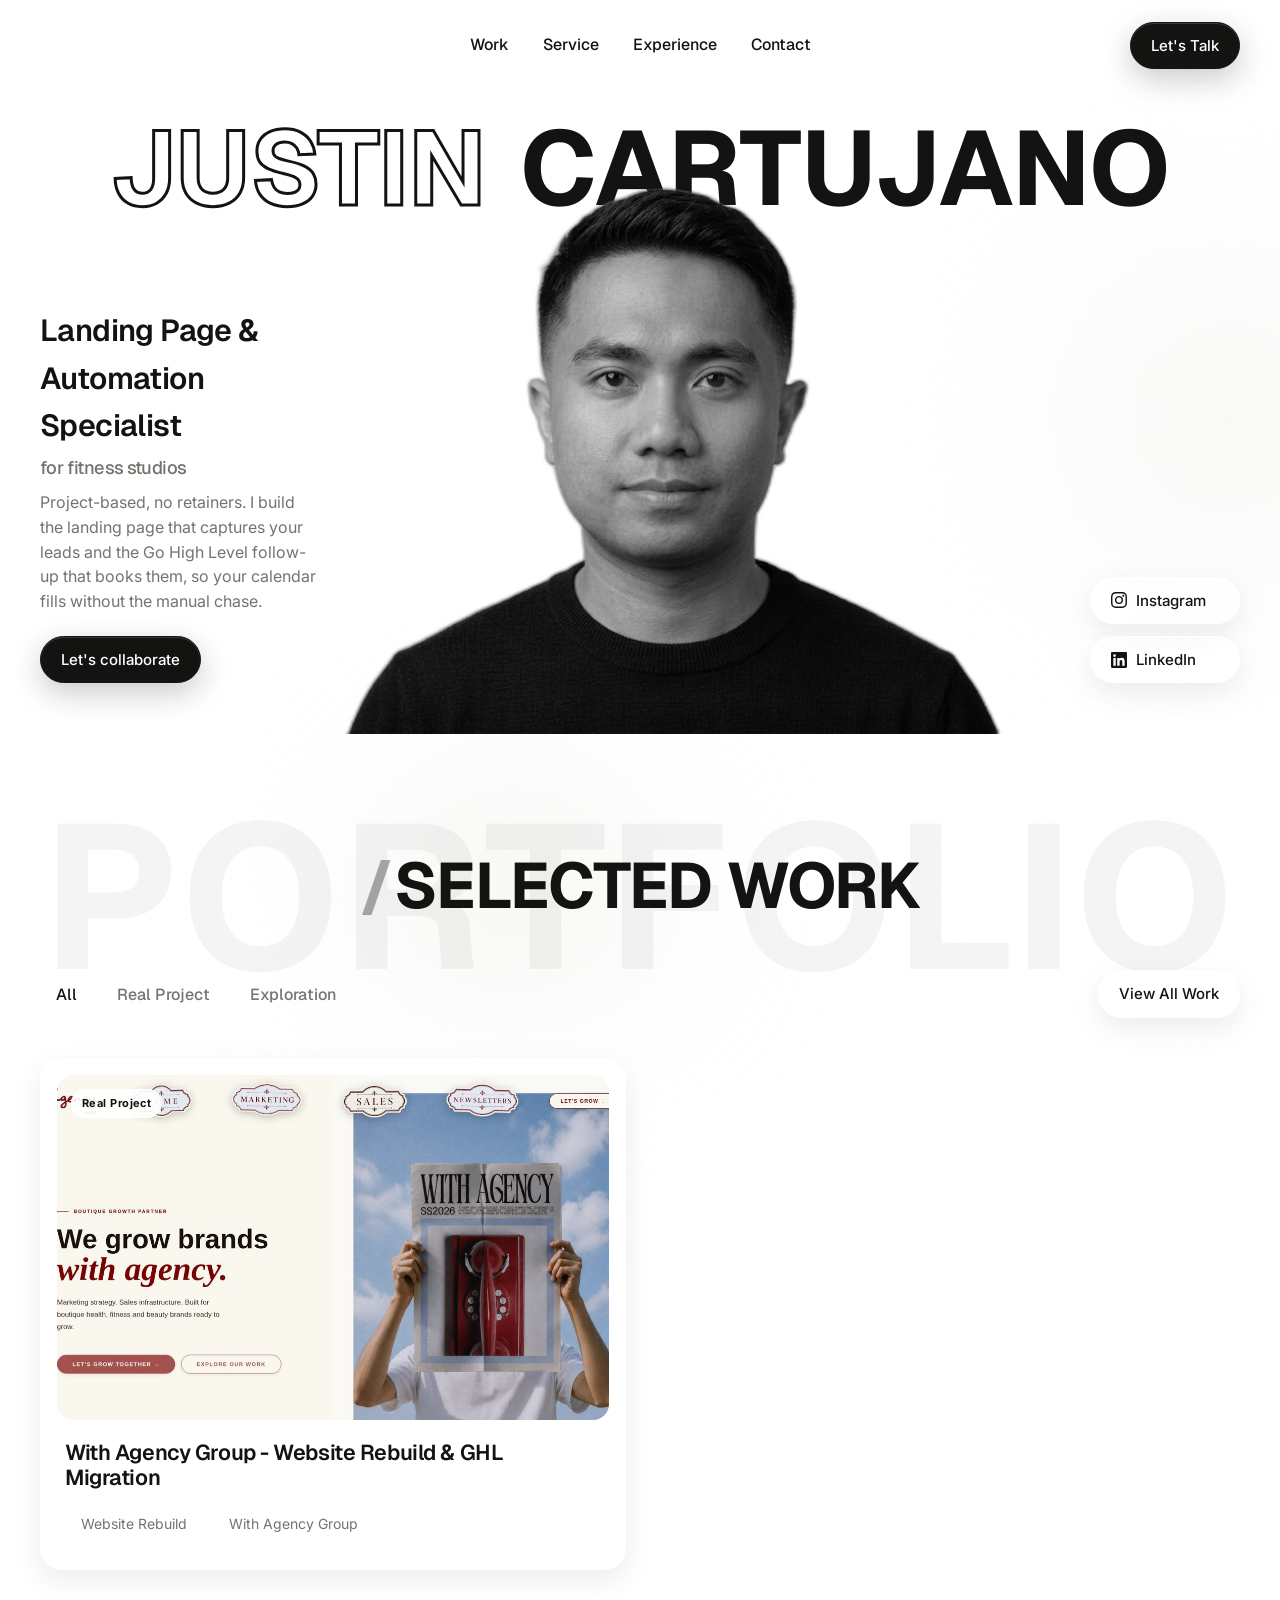
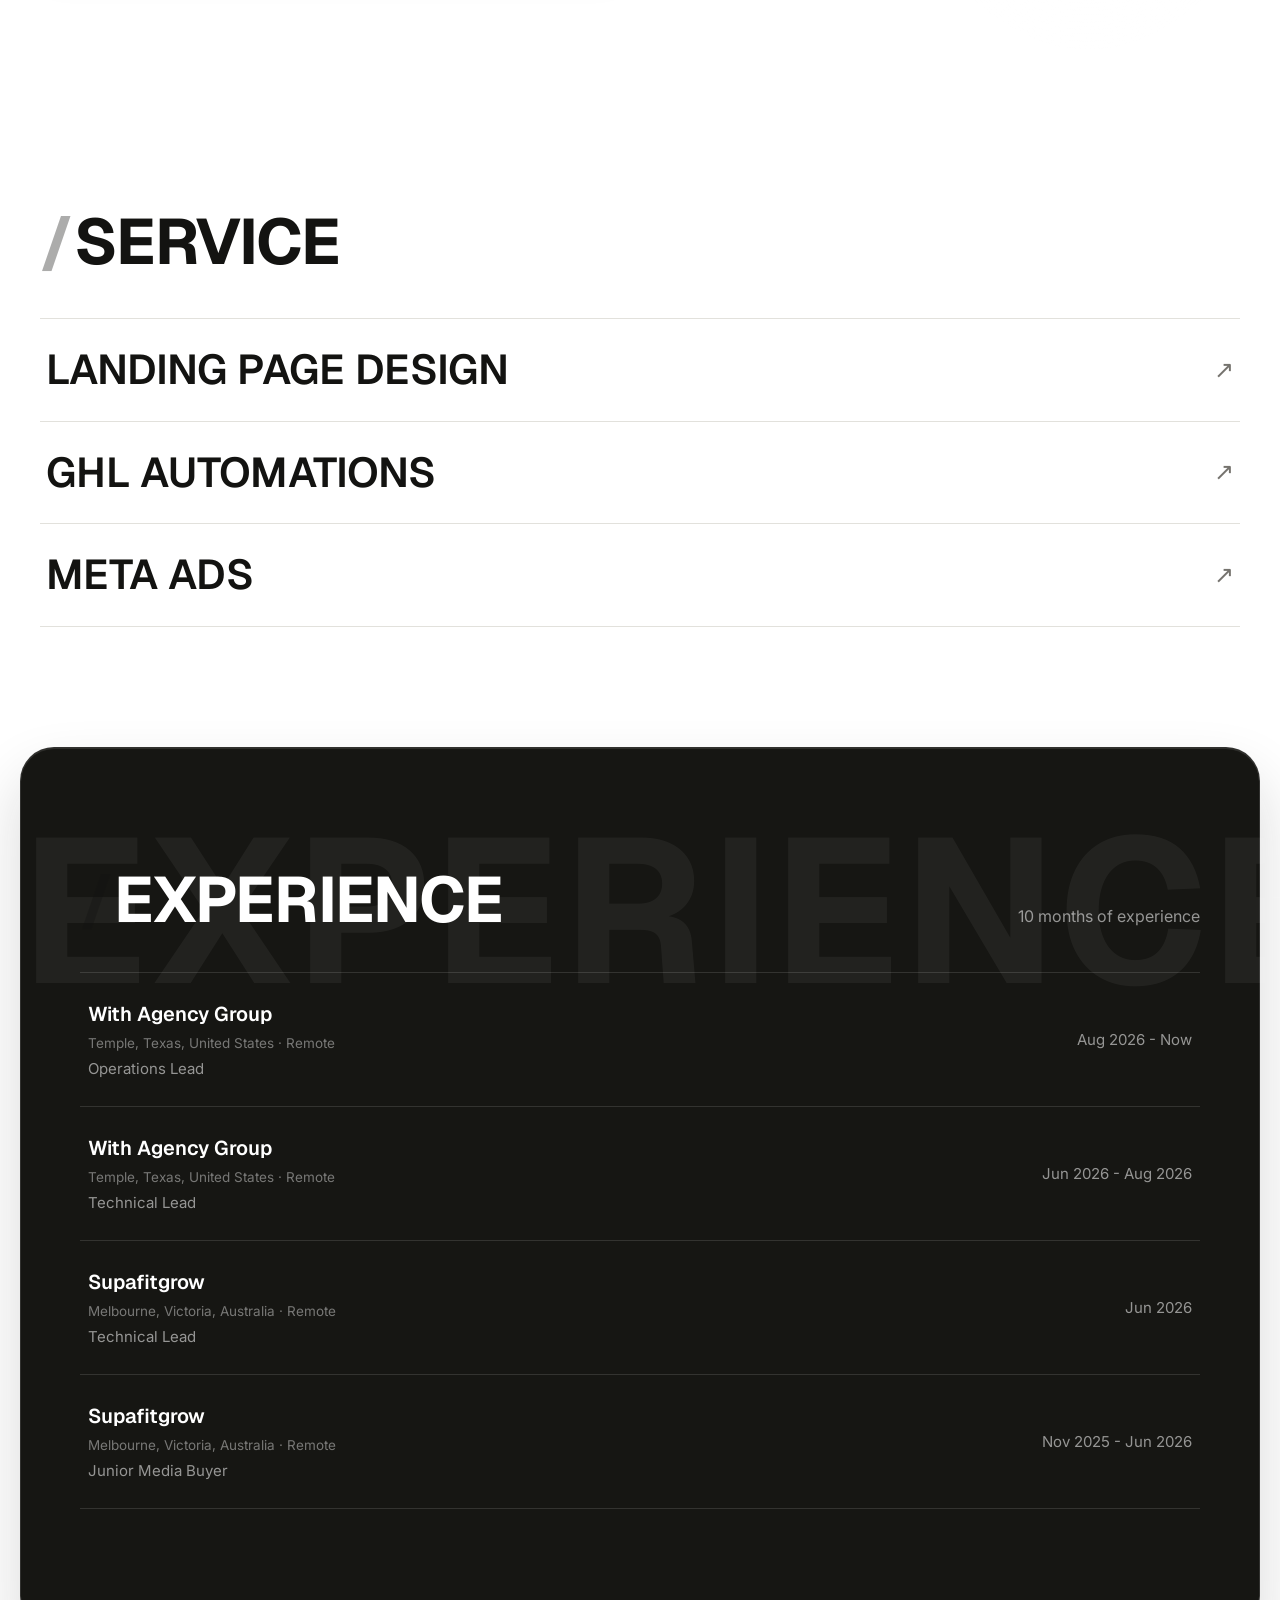
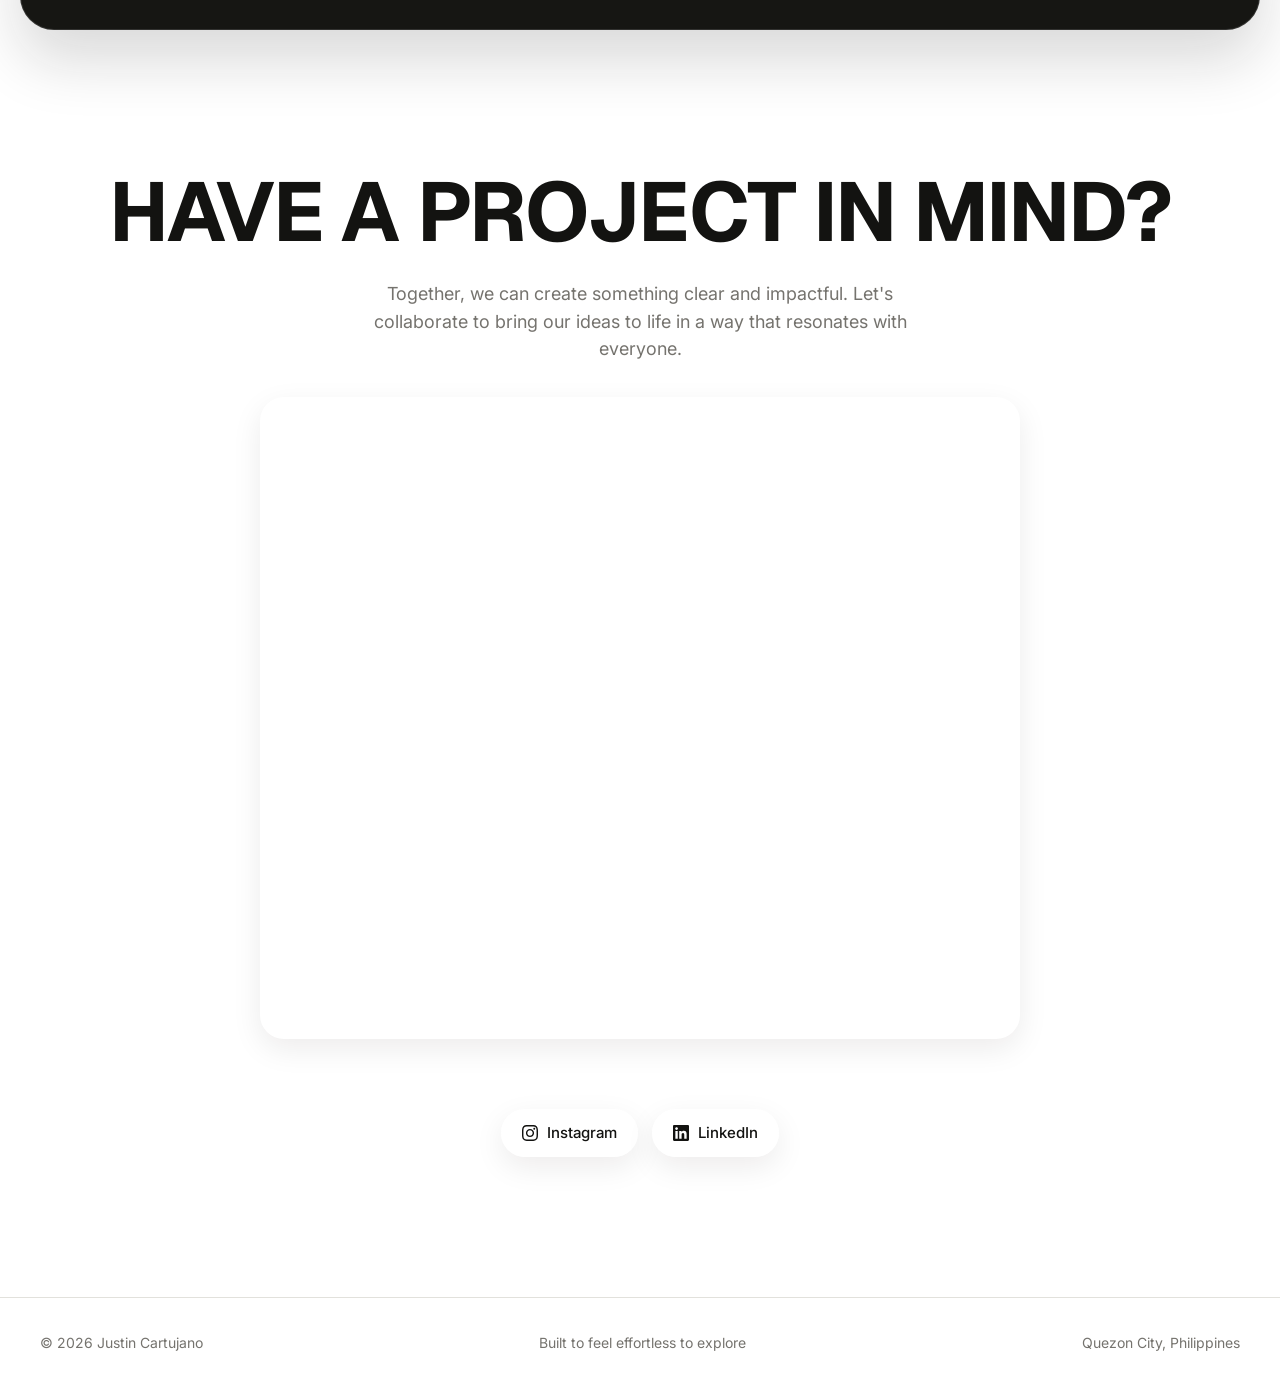
==== justin-portfolio-site/index.html @ a0142a79 "Add files via upload" ====
<!DOCTYPE html>
<html lang="en">
<head>
<meta charset="UTF-8">
<meta name="viewport" content="width=device-width, initial-scale=1.0">
<meta name="color-scheme" content="light dark">
<meta name="theme-color" content="#ffffff" media="(prefers-color-scheme: light)">
<meta name="theme-color" content="#121210" media="(prefers-color-scheme: dark)">
<!-- ✏️ TITLE: your name shows on the browser tab -->
<title>Justin Cartujano | Landing Page &amp; Automation Specialist</title>
<meta name="description" content="Landing Page & Automation Specialist for fitness studios. Project-based landing pages and Go High Level automations that turn traffic into booked sessions.">
<link rel="canonical" href="https://justincartujano.pages.dev/">
<meta name="author" content="Justin Cartujano">

<!-- Social share preview -->
<meta property="og:type" content="website">
<meta property="og:title" content="Justin Cartujano | Landing Page &amp; Automation Specialist">
<meta property="og:description" content="Landing Page & Automation Specialist for fitness studios. Project-based landing pages and Go High Level automations that turn traffic into booked sessions.">
<meta property="og:url" content="https://justincartujano.pages.dev/">
<meta name="twitter:card" content="summary_large_image">
<meta name="twitter:title" content="Justin Cartujano | Landing Page &amp; Automation Specialist">
<meta name="twitter:description" content="Landing Page & Automation Specialist for fitness studios. Project-based landing pages and Go High Level automations that turn traffic into booked sessions.">

<!-- Favicon: JC monogram -->
<link rel="icon" href="data:image/svg+xml,%3Csvg xmlns='http://www.w3.org/2000/svg' viewBox='0 0 64 64'%3E%3Crect width='64' height='64' rx='14' fill='%23131311'/%3E%3Ctext x='32' y='43' font-family='Helvetica,Arial,sans-serif' font-size='27' font-weight='bold' fill='%23fff' text-anchor='middle'%3EJC%3C/text%3E%3C/svg%3E">

<!-- Fonts: Geist (headings) + Inter (body), from Google Fonts -->
<link rel="preconnect" href="https://fonts.googleapis.com">
<link rel="preconnect" href="https://fonts.gstatic.com" crossorigin>
<link href="https://fonts.googleapis.com/css2?family=Inter:wght@400;500;600;700&display=swap" rel="stylesheet">
<link href="https://fonts.googleapis.com/css2?family=Geist:wght@400;500;600;700&display=swap" rel="stylesheet">

<style>
  :root{
    --bg:#FFFFFF;
    --ink:#131311;
    --muted:#75736E;
    --line:#E2E1DC;
    --card:#ECEBE7;
    --dark:#161613;
    --dark-line:#333330;
    --pill:#ffffff;
    --pill-border:#DCDBD6;
    --menu-bg:rgba(244,244,242,.92);
    --green:#2FBF4E;
    --r-pill:999px;
    --r-card:22px;
    --font-head:"Geist","Inter",system-ui,sans-serif;
    --font-body:"Inter",system-ui,sans-serif;
    --glass:rgba(255,255,255,.5);
    --glass-2:rgba(255,255,255,.32);
    --glass-border:rgba(255,255,255,.65);
    --glass-shadow:0 10px 30px rgba(20,19,17,.08);
    --glass-blur:blur(18px);
    --glass-dark:rgba(20,20,17,.55);
    --glass-dark-strong:rgba(18,18,15,.72);
    --glass-dark-border:rgba(255,255,255,.12);
  }
  /* liquid-glass background field */
  .bg-fx{position:fixed;inset:-12%;z-index:-1;pointer-events:none;overflow:hidden;filter:blur(70px)}
  .bg-fx::before,.bg-fx::after,.bg-fx i{content:"";position:absolute;border-radius:50%;opacity:.55}
  .bg-fx::before{width:48vw;height:48vw;left:-6vw;top:-6vw;background:radial-gradient(circle,#ffffff,transparent 68%);animation:drift1 26s ease-in-out infinite}
  .bg-fx::after{width:42vw;height:42vw;right:-5vw;top:20vw;background:radial-gradient(circle,#f2f1ee,transparent 68%);animation:drift2 31s ease-in-out infinite}
  .bg-fx i{width:36vw;height:36vw;left:34vw;bottom:-10vw;background:radial-gradient(circle,#ecebe7,transparent 66%);animation:drift3 35s ease-in-out infinite}
  @keyframes drift1{0%,100%{transform:translate(0,0) scale(1)}50%{transform:translate(6vw,4vw) scale(1.08)}}
  @keyframes drift2{0%,100%{transform:translate(0,0) scale(1)}50%{transform:translate(-5vw,-3vw) scale(1.1)}}
  @keyframes drift3{0%,100%{transform:translate(0,0) scale(1)}50%{transform:translate(3vw,-4vw) scale(1.06)}}
  /* cursor-following sheen on glass elements */
  .pill::after,.work-card::after{content:"";position:absolute;inset:0;border-radius:inherit;pointer-events:none;
    background:radial-gradient(130px circle at var(--gx,50%) var(--gy,50%),rgba(255,255,255,.55),transparent 62%);
    opacity:0;transition:opacity .35s ease;mix-blend-mode:soft-light}
  .pill:hover::after,.work-card:hover::after{opacity:1}
  *{margin:0;padding:0;box-sizing:border-box}
  html{scroll-behavior:smooth;scroll-padding-top:90px;color-scheme:light dark}
  body{
    background:var(--bg);
    color:var(--ink);
    font-family:var(--font-body);
    font-size:17px;line-height:1.55;
    -webkit-font-smoothing:antialiased;
    overflow-x:hidden;
    background-image:
      radial-gradient(60% 40% at 50% 0%, #ffffff 0%, rgba(255,255,255,0) 70%),
      radial-gradient(40% 30% at 85% 15%, #ffffff 0%, rgba(255,255,255,0) 70%);
  }
  body.lock{overflow:hidden}
  .wrap{max-width:1280px;margin:0 auto;padding:0 40px}
  a{color:inherit;text-decoration:none}
  ::selection{background:var(--ink);color:var(--bg)}
  h1,h2,h3{font-family:var(--font-head);font-weight:700;letter-spacing:-.02em}

  /* ---------- cursor: a normal arrow pointer, black and a bit bigger ---------- */
  :root{--cur:url("data:image/svg+xml,%3Csvg xmlns='http://www.w3.org/2000/svg' width='30' height='30' viewBox='0 0 24 24'%3E%3Cpath d='M4 3 L4 20 L8.4 15.8 L11 22 L13.4 21 L10.8 15 L16 15 Z' fill='%23111' stroke='%23fff' stroke-width='1.2' stroke-linejoin='round'/%3E%3C/svg%3E") 5 4, auto;}
  body{cursor:var(--cur)}
  a,button,.pill,.work-card,.filters button,.svc-face,.exp-row,[tabindex]{cursor:var(--cur)!important}

  /* ---------- pills / buttons ---------- */
  .pill{position:relative;overflow:hidden;display:inline-flex;align-items:center;gap:9px;padding:11px 20px;border-radius:var(--r-pill);
    border:1px solid var(--glass-border);background:var(--glass);backdrop-filter:var(--glass-blur);-webkit-backdrop-filter:var(--glass-blur);
    box-shadow:var(--glass-shadow),inset 0 1px 0 rgba(255,255,255,.7);font-size:15px;font-weight:500;cursor:pointer;
    transition:transform .3s cubic-bezier(.16,1,.3,1),background .25s,color .25s,border-color .25s,box-shadow .25s}
  .pill:hover{transform:translateY(-2px)}
  .pill.dark{background:var(--ink);color:var(--bg);border-color:var(--ink);
    box-shadow:0 10px 30px rgba(20,19,17,.22),inset 0 1px 0 rgba(255,255,255,.16)}
  .pill.dark:hover{background:#000}
  .pill svg{width:16px;height:16px;flex:none}
  .avail-dot{width:9px;height:9px;border-radius:50%;background:var(--green);box-shadow:0 0 0 0 rgba(47,191,78,.5);animation:pulse 2.4s infinite}
  @keyframes pulse{0%{box-shadow:0 0 0 0 rgba(47,191,78,.5)}70%{box-shadow:0 0 0 8px rgba(47,191,78,0)}100%{box-shadow:0 0 0 0 rgba(47,191,78,0)}}
  .arrow-tr{display:inline-block;transition:transform .3s cubic-bezier(.16,1,.3,1)}
  .pill:hover .arrow-tr{transform:translate(2px,-2px)}

  /* ---------- nav ---------- */
  nav{position:fixed;top:0;left:0;right:0;z-index:300;padding:22px 0;transition:padding .3s ease,background .3s ease}
  nav.shrink{padding:12px 0;background:var(--glass);backdrop-filter:var(--glass-blur);-webkit-backdrop-filter:var(--glass-blur);border-bottom:1px solid var(--glass-border);box-shadow:0 6px 24px rgba(20,19,17,.06)}
  .nav-in{display:grid;grid-template-columns:1fr auto 1fr;align-items:center;gap:20px}
  .nav-links{grid-column:2}
  .nav-right{grid-column:3;justify-self:end}
  .brand{display:inline-flex;align-items:center}
  .brand-mark{width:40px;height:40px;border-radius:11px;background:var(--ink);color:var(--bg);
    display:grid;place-items:center;font-family:var(--font-head);font-weight:700;font-size:16px;letter-spacing:.02em;box-shadow:inset 0 1px 0 rgba(255,255,255,.22),0 6px 18px rgba(20,19,17,.18)}
  .nav-links{display:flex;align-items:center;gap:34px}
  .nav-links a{font-family:var(--font-head);font-weight:500;font-size:16px;position:relative}
  .nav-links a sup{font-family:var(--font-body);font-size:11px;color:var(--muted);font-weight:500;margin-left:3px;top:-.6em}
  .nav-links a::after{content:"";position:absolute;left:0;bottom:-5px;width:0;height:1.5px;background:var(--ink);transition:width .3s ease}
  .nav-links a:hover::after{width:100%}
  .nav-right{display:flex;align-items:center;gap:12px}
  .nav-toggle{display:none;width:44px;height:40px;border:1px solid var(--glass-border);background:var(--glass);
    backdrop-filter:var(--glass-blur);-webkit-backdrop-filter:var(--glass-blur);border-radius:12px;cursor:pointer;position:relative}
  .nav-toggle span{position:absolute;left:11px;right:11px;height:2px;background:var(--ink);border-radius:2px;
    transition:transform .3s ease,top .3s ease,bottom .3s ease}
  .nav-toggle span:nth-child(1){top:14px}
  .nav-toggle span:nth-child(2){bottom:14px}
  nav.menu-open .nav-toggle span:nth-child(1){top:19px;transform:rotate(45deg)}
  nav.menu-open .nav-toggle span:nth-child(2){bottom:19px;transform:rotate(-45deg)}
  @media (max-width:960px){
    .nav-toggle{display:block}
    .nav-links{position:absolute;top:calc(100% + 1px);left:0;right:0;flex-direction:column;align-items:stretch;gap:0;
      background:var(--menu-bg);backdrop-filter:var(--glass-blur);-webkit-backdrop-filter:var(--glass-blur);
      border-top:1px solid var(--glass-border);border-bottom:1px solid var(--glass-border);
      padding:8px 0;box-shadow:0 24px 44px rgba(20,19,17,.12);
      opacity:0;visibility:hidden;transform:translateY(-10px);
      transition:opacity .3s ease,transform .35s cubic-bezier(.16,1,.3,1),visibility .3s}
    nav.menu-open .nav-links{opacity:1;visibility:visible;transform:none}
    .nav-links a{padding:15px 26px;font-size:18px}
    .nav-links a::after{display:none}
  }

  /* ---------- hero ---------- */
  header{padding-top:120px}
  .hero-name{text-align:center;line-height:.92;text-transform:uppercase;white-space:nowrap;
    font-size:clamp(1.9rem,8.2vw,7rem);letter-spacing:0;position:relative;z-index:1}
  @media (max-width:560px){.hero-name{white-space:normal;font-size:clamp(2.4rem,13vw,3.6rem)}}
  .hero-name .word{display:inline-block;overflow:hidden;padding:0 .04em}
  .hero-name .word > span{display:inline-block;transform:translateY(110%);animation:rise 1s cubic-bezier(.16,1,.3,1) forwards}
  .hero-name .word:nth-child(2) > span{animation-delay:.12s}
  .outline{-webkit-text-stroke:clamp(1.4px,.28vw,3px) var(--ink);color:transparent}
  .solid{color:var(--ink)}
  @keyframes rise{to{transform:translateY(0)}}

  /* photo: black & white, returns to full original color on hover */
  /* photo: transparent cutout, grayscale with a liquid color reveal that flows after the cursor */
  .portrait{position:relative;z-index:2;width:clamp(340px,52vw,700px);aspect-ratio:820/678;
    margin:0;justify-self:center;
    opacity:0;animation:fadeUp 1s .35s cubic-bezier(.16,1,.3,1) forwards}
  .p-layer{position:absolute;inset:0;background-image:var(--photo);background-size:cover;background-position:center;background-repeat:no-repeat}
  .p-bw{filter:grayscale(1) contrast(1.02)}
  .p-color{filter:saturate(1.25);
    -webkit-mask-image:radial-gradient(circle at 50% 50%,transparent,transparent);
    mask-image:radial-gradient(circle at 50% 50%,transparent,transparent);
    -webkit-mask-repeat:no-repeat;mask-repeat:no-repeat}
  .portrait.show-color .p-color{-webkit-mask-image:none;mask-image:none}
  .p-hint{position:absolute;left:0;right:0;bottom:14px;text-align:center;color:#7c7b76;font-size:13px;pointer-events:none}
  @keyframes fadeUp{from{opacity:0;transform:translateY(30px)}to{opacity:1;transform:translateY(0)}}

  .hero-row{display:grid;grid-template-columns:minmax(280px,1fr) auto minmax(170px,1fr);align-items:end;gap:20px;
    margin-top:clamp(-44px,-5.5vw,-22px);position:relative;z-index:2;padding-bottom:0}
  .hero-left{max-width:360px;justify-self:start;padding-bottom:clamp(20px,4vw,56px);opacity:0;animation:fadeUp .9s .6s ease forwards}
  .hero-left h2{font-size:clamp(1.4rem,2.4vw,1.9rem);font-weight:600;margin-bottom:8px}
  .hero-left .role-alt{display:block;font-size:.6em;font-weight:500;color:var(--muted);margin-top:5px}
  .hero-left .role-tag{font-size:14px;color:var(--muted);margin-bottom:18px}
  .hero-left p{color:var(--muted);font-size:16px;margin-bottom:22px}
  .hero-socials{display:flex;flex-direction:column;gap:12px;align-items:flex-end;justify-self:end;padding-bottom:clamp(20px,4vw,56px);opacity:0;animation:fadeUp .9s .7s ease forwards}
  .hero-socials .pill{min-width:150px}

  @media (max-width:860px){
    header{padding-top:100px}
    .hero-row{grid-template-columns:1fr;justify-items:stretch;margin-top:-10px;padding-bottom:20px;gap:22px}
    .portrait{order:-1;justify-self:center}
    .hero-left{max-width:none;justify-self:stretch;padding-bottom:0}
    .hero-socials{flex-direction:row;flex-wrap:wrap;align-items:flex-start;justify-self:start;padding-bottom:0}
    .hero-socials .pill{min-width:0}
  }

  /* ---------- section shell ---------- */
  section{padding:120px 0;position:relative}
  .watermark{position:absolute;left:0;right:0;text-align:center;top:60px;font-family:var(--font-head);
    font-weight:700;text-transform:uppercase;font-size:clamp(4rem,16vw,13rem);line-height:1;
    color:var(--ink);opacity:.045;letter-spacing:.02em;pointer-events:none;z-index:0;user-select:none}
  .sec-title{font-size:clamp(2rem,6vw,4rem);text-transform:uppercase;position:relative;z-index:1;line-height:1}
  .sec-title .slash{color:var(--ink);opacity:.35;margin-right:.04em}

  /* ---------- work ---------- */
  #work .sec-title{text-align:center;margin-bottom:52px}
  .work-controls{display:flex;justify-content:space-between;align-items:center;gap:20px;margin-bottom:40px;flex-wrap:wrap}
  .filters{display:flex;gap:8px}
  .filters button{font-family:var(--font-head);font-weight:500;font-size:16px;background:none;border:none;
    color:var(--muted);cursor:pointer;padding:8px 16px;border-radius:var(--r-pill);transition:.25s}
  .filters button.active{color:var(--ink);background:var(--glass);backdrop-filter:blur(10px);-webkit-backdrop-filter:blur(10px)}
  .filters button:hover{color:var(--ink)}
  .work-grid{display:grid;grid-template-columns:1fr 1fr;gap:28px}
  .work-card{position:relative;overflow:hidden;background:var(--glass);backdrop-filter:var(--glass-blur);-webkit-backdrop-filter:var(--glass-blur);
    border:1px solid var(--glass-border);box-shadow:var(--glass-shadow),inset 0 1px 0 rgba(255,255,255,.6);
    border-radius:var(--r-card);padding:16px;transition:transform .5s cubic-bezier(.16,1,.3,1),box-shadow .4s,opacity .4s;cursor:pointer}
  .work-card.hide{display:none}
  .work-thumb{position:relative;border-radius:16px;overflow:hidden;aspect-ratio:16/10;
    display:grid;place-items:center;color:#fff;font-family:var(--font-head);font-weight:700;font-size:1.5rem}
  .work-thumb img{position:absolute;inset:0;width:100%;height:100%;object-fit:cover}
  .work-thumb .badge{position:absolute;top:14px;left:14px;background:rgba(255,255,255,.92);color:#131311;
    font-family:var(--font-body);font-weight:700;font-size:11px;letter-spacing:.04em;padding:6px 11px;border-radius:var(--r-pill);z-index:2}
  .work-thumb .go{position:absolute;inset:0;margin:auto;width:58px;height:58px;border-radius:50%;
    background:rgba(255,255,255,.95);color:#131311;display:grid;place-items:center;z-index:2;
    opacity:0;transform:scale(.7);transition:.4s cubic-bezier(.16,1,.3,1)}
  .work-card:hover .work-thumb .go{opacity:1;transform:scale(1)}
  .work-card:hover{transform:translateY(-6px);box-shadow:0 20px 44px rgba(20,19,17,.14),inset 0 1px 0 rgba(255,255,255,.7)}
  .work-info{padding:20px 8px 10px}
  .work-info h3{font-size:1.35rem;font-weight:600;line-height:1.15;margin-bottom:16px}
  .tags{display:flex;gap:10px;flex-wrap:wrap}
  .tag{font-size:14px;color:var(--muted);border:1px solid var(--glass-border);background:var(--glass-2);
    backdrop-filter:blur(8px);-webkit-backdrop-filter:blur(8px);padding:7px 15px;border-radius:var(--r-pill)}
  @media (max-width:760px){.work-grid{grid-template-columns:1fr;gap:22px}}

  /* thumb gradients */
  .g0{background:linear-gradient(135deg,#e05a8a,#f0a5c0)}
  .g1{background:linear-gradient(135deg,#1f2430,#4b5163)}
  .g2{background:linear-gradient(135deg,#2b6cb0,#7fb2e5)}
  .g3{background:linear-gradient(135deg,#1f8a5b,#83d3ab)}
  .g4{background:linear-gradient(135deg,#7b3fb0,#c79bec)}
  .g5{background:linear-gradient(135deg,#c76a2b,#efc08a)}

  /* ---------- service (title cross-fades in place into the dark panel) ---------- */
  #service .sec-title{margin-bottom:44px}
  .svc{border-top:1px solid var(--line)}
  .svc-item{border-bottom:1px solid var(--line)}
  .svc-stack{display:grid;align-items:start}
  .svc-stack > .svc-face,.svc-stack > .svc-reveal{grid-area:1/1}
  .svc-face{width:100%;background:none;border:none;cursor:pointer;text-align:left;
    display:flex;align-items:center;justify-content:space-between;gap:20px;padding:30px 6px;
    transition:opacity .55s ease}
  .svc-item:hover .svc-face,.svc-item.open .svc-face,.svc-item:focus-within .svc-face{opacity:0;pointer-events:none}
  .svc-title{font-family:var(--font-head);font-weight:600;text-transform:uppercase;
    font-size:clamp(1.5rem,3.6vw,2.6rem);color:var(--ink);line-height:1}
  .svc-ico{flex:none;font-size:1.5rem;color:var(--muted)}
  .svc-reveal{display:grid;grid-template-rows:0fr;transition:grid-template-rows .6s cubic-bezier(.16,1,.3,1)}
  .svc-reveal-in{overflow:hidden;min-height:0}
  .svc-item:hover .svc-reveal,.svc-item.open .svc-reveal,.svc-item:focus-within .svc-reveal{grid-template-rows:1fr}
  .svc-panel{background:var(--dark);border:1px solid var(--glass-dark-border);border-radius:var(--r-card);color:#fff;
    padding:36px 40px;margin:0;display:flex;justify-content:space-between;gap:30px;align-items:center;
    box-shadow:inset 0 1px 0 rgba(255,255,255,.1);
    opacity:0;transition:opacity .65s ease .2s}
  .svc-item:hover .svc-panel,.svc-item.open .svc-panel,.svc-item:focus-within .svc-panel{opacity:1}
  .svc-panel .txt h3{color:#fff;text-transform:uppercase;font-size:clamp(1.4rem,3vw,2rem);margin-bottom:12px}
  .svc-panel p{color:rgba(255,255,255,.62);max-width:44ch;font-size:16px}
  .svc-sub{list-style:none;margin-top:18px;display:flex;flex-direction:column;gap:14px}
  .svc-sub li{color:rgba(255,255,255,.7);font-size:15px;max-width:46ch}
  .svc-sub li span{display:block;color:#fff;font-family:var(--font-head);font-weight:600;font-size:14px;margin-bottom:3px}
  .svc-mock{width:clamp(160px,22vw,240px);aspect-ratio:16/11;border-radius:14px;flex:none;
    background:linear-gradient(135deg,#3a3a44,#5c5c68);transform:rotate(-6deg);
    box-shadow:0 24px 50px rgba(0,0,0,.35);display:grid;place-items:center;color:rgba(255,255,255,.5);font-size:13px}
  @media (max-width:680px){.svc-panel{flex-direction:column;align-items:flex-start;padding:28px}.svc-mock{transform:rotate(-4deg);align-self:center}}

  /* ---------- experience (dark) ---------- */
  #experience{background:var(--dark);
    border:1px solid var(--glass-dark-border);box-shadow:inset 0 1px 0 rgba(255,255,255,.1),0 30px 60px rgba(20,19,17,.16);color:#fff;border-radius:34px;margin:0 20px}
  #experience .wrap{max-width:1200px}
  #experience .watermark{color:#fff;opacity:.05}
  #experience .sec-title{color:#fff}
  .exp-top{display:flex;justify-content:space-between;align-items:baseline;gap:20px;margin-bottom:40px;flex-wrap:wrap}
  .exp-top .years{color:rgba(255,255,255,.55);font-size:16px}
  .exp-row{display:grid;grid-template-columns:1fr auto;gap:20px;align-items:center;
    padding:26px 8px;border-bottom:1px solid var(--dark-line);transition:padding-left .4s cubic-bezier(.16,1,.3,1)}
  .exp-row:first-child{border-top:1px solid var(--dark-line)}
  .exp-row .co{font-family:var(--font-head);font-weight:600;font-size:1.25rem;color:#fff}
  .exp-row .role{color:rgba(255,255,255,.55);font-size:15px;margin-top:3px}
  .exp-row .loc{color:rgba(255,255,255,.42);font-size:13.5px;margin-top:3px}
  .exp-row .date{color:rgba(255,255,255,.55);font-size:15px;text-align:right}
  @media (hover:hover){.exp-row:hover{padding-left:22px}}
  @media (max-width:520px){.exp-row .date{font-size:13px}.exp-row .co{font-size:1.1rem}}

  /* ---------- contact ---------- */
  .contact{text-align:center;padding:140px 0}
  .contact .avail-wrap{margin-bottom:30px}
  .contact h2{font-size:clamp(2.4rem,7vw,5.2rem);text-transform:uppercase;line-height:1;margin-bottom:26px}
  .contact p.sub{color:var(--muted);max-width:52ch;margin:0 auto 34px;font-size:18px}
  .contact-socials{display:flex;gap:14px;justify-content:center;flex-wrap:wrap;margin-top:70px}
  .contact-socials .me{background:var(--ink);color:var(--bg);border-color:var(--ink);padding-left:6px;font-weight:600}
  .contact-socials .me .ava{width:30px;height:30px;border-radius:50%;background:#3a3a36;overflow:hidden;flex:none}
  .contact-socials .me .ava img{width:100%;height:100%;object-fit:cover;display:block}

  footer{padding:34px 0;border-top:1px solid var(--line)}
  .foot-in{display:flex;justify-content:space-between;flex-wrap:wrap;gap:14px;color:var(--muted);font-size:14px}
  /* booking embed */
  .booking-embed{max-width:760px;margin:12px auto 0;border-radius:24px;overflow:hidden;
    border:1px solid var(--glass-border);box-shadow:var(--glass-shadow),inset 0 1px 0 rgba(255,255,255,.6);background:var(--bg)}
  .booking-embed iframe{width:100%;height:640px;border:0;display:block}
  @media (max-width:560px){.booking-embed iframe{height:580px}}

  /* ---------- project detail view ---------- */
  #project-view{position:fixed;inset:0;z-index:500;background:var(--bg);overflow-y:auto;
    transform:translateY(30px);opacity:0;visibility:hidden;transition:opacity .45s ease,transform .5s cubic-bezier(.16,1,.3,1),visibility .45s}
  #project-view.open{transform:none;opacity:1;visibility:visible}
  .pv-top{display:flex;justify-content:space-between;align-items:center;gap:16px;padding-top:34px;margin-bottom:20px}
  .pv-hero{display:grid;grid-template-columns:1.5fr 1fr;gap:40px;padding:40px 0 60px}
  .pv-lead .tags{margin-bottom:24px}
  .pv-title{font-size:clamp(2.4rem,6vw,4.2rem);line-height:1;display:flex;align-items:baseline;gap:14px;flex-wrap:wrap;margin-bottom:22px}
  .pv-title .pv-cat{font-size:.4em;font-weight:500;color:var(--muted)}
  .pv-desc{color:var(--muted);font-size:18px;max-width:46ch;margin-bottom:30px}
  .pv-actions{display:flex;gap:12px;flex-wrap:wrap}
  .pv-meta{display:flex;flex-direction:column;gap:28px;text-align:right;padding-top:6px}
  .pv-meta-row{display:flex;flex-direction:column;gap:8px}
  .pv-meta-label{color:var(--muted);font-size:14px}
  .pv-meta-row span:last-child{font-family:var(--font-head);font-weight:600;font-size:1.3rem}
  .pv-tools{display:flex;gap:10px;justify-content:flex-end}
  .pv-tool{min-width:48px;height:44px;padding:0 14px;border-radius:12px;background:var(--pill);border:1px solid var(--pill-border);
    display:grid;place-items:center;font-weight:700;font-size:15px;font-family:var(--font-head)}
  .pv-gallery{display:flex;flex-direction:column;gap:24px}
  .pv-shot{border-radius:var(--r-card);aspect-ratio:16/9;overflow:hidden;display:grid;place-items:center;
    color:rgba(255,255,255,.65);font-size:14px;font-family:var(--font-head)}
  .pv-shot img{width:100%;height:100%;object-fit:cover}
  .pv-callout{border:1px solid var(--glass-border);border-radius:var(--r-card);padding:34px 40px;
    background:var(--glass);backdrop-filter:var(--glass-blur);-webkit-backdrop-filter:var(--glass-blur);box-shadow:var(--glass-shadow),inset 0 1px 0 rgba(255,255,255,.6)}
  .pv-callout p{font-size:clamp(1.1rem,2vw,1.4rem);line-height:1.5;max-width:70ch}
  .pv-more{padding:90px 0 120px}
  .pv-more .sec-title{margin-bottom:40px}
  @media (max-width:820px){
    .pv-hero{grid-template-columns:1fr;gap:28px}
    .pv-meta{text-align:left}
    .pv-tools{justify-content:flex-start}
  }

  /* reveal */
  .reveal{opacity:0;transform:translateY(28px);transition:opacity .8s cubic-bezier(.16,1,.3,1),transform .8s cubic-bezier(.16,1,.3,1)}
  .reveal.in{opacity:1;transform:none}
  :focus-visible{outline:2px solid var(--ink);outline-offset:3px;border-radius:4px}

  @media (max-width:640px){
    .wrap{padding:0 20px}
    section{padding:78px 0}
    header{padding-top:96px}
    #experience{margin:0 12px}
    .contact{padding:92px 0}
    .booking-embed{margin-top:6px}
  }
  @media (prefers-color-scheme: dark){
    :root{
      --bg:#121210;
      --ink:#F3F2EE;
      --muted:#9c9990;
      --line:#2b2b26;
      --card:#1b1b17;
      --pill:#1b1b17;
      --pill-border:#35352f;
      --menu-bg:rgba(20,20,17,.94);
      --glass:rgba(255,255,255,.06);
      --glass-2:rgba(255,255,255,.04);
      --glass-border:rgba(255,255,255,.13);
      --glass-shadow:0 10px 30px rgba(0,0,0,.45);
      --dark:#1d1d19;
      --glass-dark:rgba(255,255,255,.05);
      --glass-dark-strong:#1d1d19;
      --glass-dark-border:rgba(255,255,255,.1);
    }
    body{background-image:
      radial-gradient(60% 40% at 50% 0%, rgba(255,255,255,.035) 0%, rgba(255,255,255,0) 70%),
      radial-gradient(40% 30% at 85% 15%, rgba(255,255,255,.02) 0%, rgba(255,255,255,0) 70%)}
    .bg-fx{opacity:.3;filter:blur(80px)}
    .bg-fx::before{background:radial-gradient(circle,#2c2c27,transparent 68%)}
    .bg-fx::after{background:radial-gradient(circle,#26261f,transparent 68%)}
    .bg-fx i{background:radial-gradient(circle,#282823,transparent 66%)}
    .pill.dark:hover{background:#fff}
  }
  @media (prefers-reduced-motion:reduce){
    *{animation:none!important;transition:none!important}
    .hero-name .word>span{transform:none}
    .portrait,.hero-left,.hero-socials{opacity:1}
    .reveal{opacity:1;transform:none}
    .svc-panel{opacity:1;transform:none}
    html{scroll-behavior:auto}
  }
</style>
</head>
<body>
<div class="bg-fx" aria-hidden="true"><i></i></div>

<!-- ============ NAV ============ -->
<nav id="nav">
  <div class="wrap nav-in">
    <div class="nav-links">
      <a href="#work">Work</a>
      <a href="#service">Service</a>
      <a href="#experience">Experience</a>
      <a href="#contact">Contact</a>
    </div>
    <div class="nav-right">
      <a href="#contact" class="pill dark">Let's Talk</a>
      <button class="nav-toggle" id="nav-toggle" aria-label="Menu" aria-expanded="false"><span></span><span></span></button>
    </div>
  </div>
</nav>

<!-- ============ HERO ============ -->
<header>
  <div class="wrap">
    <!-- ✏️ NAME: first word outlined, second word solid -->
    <h1 class="hero-name">
      <span class="word"><span class="outline">Justin</span></span>
      <span class="word"><span class="solid">Cartujano</span></span>
    </h1>


    <div class="hero-row">
      <div class="hero-left">
        <!-- ✏️ ROLE + TAGLINE + button -->
        <h2>Landing Page &amp; Automation Specialist<span class="role-alt">for fitness studios</span></h2>
        <p>Project-based, no retainers. I build the landing page that captures your leads and the Go High Level follow-up that books them, so your calendar fills without the manual chase.</p>
        <a href="#contact" class="pill dark">Let's collaborate</a>
      </div>
      <!-- ✏️ PHOTO: your cutout photo is embedded in --photo below (black & white, turns full color on hover).
           To swap it later, replace the data URL in --photo with url('your-photo.png'). -->
      <div class="portrait" data-reveal style="--photo:url('[data-uri]')">
        <div class="p-layer p-bw"></div>
        <div class="p-layer p-color"></div>
      </div>
      <!-- ✏️ SOCIAL LINKS: change href="#" to your real profiles -->
      <div class="hero-socials">
        <a href="https://www.instagram.com/justincartujano/" target="_blank" rel="noopener" class="pill" aria-label="Instagram"><svg viewBox="0 0 24 24" fill="currentColor" aria-hidden="true"><path d="M12 2.163c3.204 0 3.584.012 4.85.07 3.252.148 4.771 1.691 4.919 4.919.058 1.265.069 1.645.069 4.849 0 3.205-.012 3.584-.069 4.849-.149 3.225-1.664 4.771-4.919 4.919-1.266.058-1.644.07-4.85.07-3.204 0-3.584-.012-4.849-.07-3.26-.149-4.771-1.699-4.919-4.92-.058-1.265-.07-1.644-.07-4.849 0-3.204.013-3.583.07-4.849.149-3.227 1.664-4.771 4.919-4.919 1.266-.057 1.645-.069 4.849-.069zm0-2.163c-3.259 0-3.667.014-4.947.072-4.358.2-6.78 2.618-6.98 6.98-.059 1.281-.073 1.689-.073 4.948 0 3.259.014 3.668.072 4.948.2 4.358 2.618 6.78 6.98 6.98 1.281.058 1.689.072 4.948.072 3.259 0 3.668-.014 4.948-.072 4.354-.2 6.782-2.618 6.979-6.98.059-1.28.073-1.689.073-4.948 0-3.259-.014-3.667-.072-4.947-.196-4.354-2.617-6.78-6.979-6.98-1.281-.059-1.69-.073-4.949-.073zm0 5.838c-3.403 0-6.162 2.759-6.162 6.162s2.759 6.163 6.162 6.163 6.162-2.759 6.162-6.163c0-3.403-2.759-6.162-6.162-6.162zm0 10.162c-2.209 0-4-1.79-4-4 0-2.209 1.791-4 4-4s4 1.791 4 4c0 2.21-1.791 4-4 4zm6.406-11.845c-.796 0-1.441.645-1.441 1.44s.645 1.44 1.441 1.44c.795 0 1.439-.645 1.439-1.44s-.644-1.44-1.439-1.44z"/></svg>Instagram</a>
        <a href="https://www.linkedin.com/in/justincartujano/" target="_blank" rel="noopener" class="pill" aria-label="LinkedIn"><svg viewBox="0 0 24 24" fill="currentColor" aria-hidden="true"><path d="M20.447 20.452h-3.554v-5.569c0-1.328-.027-3.037-1.852-3.037-1.853 0-2.136 1.445-2.136 2.939v5.667H9.351V9h3.414v1.561h.046c.477-.9 1.637-1.85 3.37-1.85 3.601 0 4.267 2.37 4.267 5.455v6.286zM5.337 7.433c-1.144 0-2.063-.926-2.063-2.065 0-1.138.92-2.063 2.063-2.063 1.14 0 2.064.925 2.064 2.063 0 1.139-.925 2.065-2.064 2.065zm1.782 13.019H3.555V9h3.564v11.452zM22.225 0H1.771C.792 0 0 .774 0 1.729v20.542C0 23.227.792 24 1.771 24h20.451C23.2 24 24 23.227 24 22.271V1.729C24 .774 23.2 0 22.222 0h.003z"/></svg>LinkedIn</a>
      </div>
    </div>
  </div>
</header>

<!-- ============ SELECTED WORK ============ -->
<section id="work">
  <span class="watermark">Portfolio</span>
  <div class="wrap">
    <h2 class="sec-title"><span class="slash">/</span>Selected Work</h2>

    <div class="work-controls reveal">
      <div class="filters">
        <button class="active" data-filter="all">All</button>
        <button data-filter="real">Real Project</button>
        <button data-filter="exploration">Exploration</button>
      </div>
      <a href="#" class="pill">View All Work</a>
    </div>

    <!-- ✏️ PROJECTS: each card opens a detail page built from the PROJECTS data in the script below.
         data-id must match a key in that data. data-cat = "real" or "exploration" (controls the filter). -->
    <div class="work-grid" id="work-grid">
      <article class="work-card reveal" data-id="withagency" data-cat="real" tabindex="0">
        <div class="work-thumb"><img src="[data-uri]" alt="With Agency Group website rebuild"><span class="badge">Real Project</span><span class="go">↗</span></div>
        <div class="work-info">
          <h3>With Agency Group - Website Rebuild &amp; GHL Migration</h3>
          <div class="tags"><span class="tag">Website Rebuild</span><span class="tag">With Agency Group</span></div>
        </div>
      </article>



    </div>
  </div>
</section>

<!-- ============ SERVICE ============ -->
<section id="service">
  <div class="wrap">
    <h2 class="sec-title"><span class="slash">/</span>Service</h2>

    <!-- ✏️ SERVICES: hover a title and it cross-fades in place into its dark panel. -->
    <div class="svc" style="margin-top:44px">
      <div class="svc-item">
        <div class="svc-stack">
          <button class="svc-face"><span class="svc-title">Landing Page Design</span><span class="svc-ico">↗</span></button>
          <div class="svc-reveal"><div class="svc-reveal-in"><div class="svc-panel">
            <div class="txt"><h3>Landing Page Design</h3><p>My main service. A fast, mobile-first landing page built to turn your studio's traffic into trial sign-ups and booked sessions. Clear offer, one obvious next step, and copy that speaks to your members.</p></div>
          </div></div></div>
        </div>
      </div>
      <div class="svc-item">
        <div class="svc-stack">
          <button class="svc-face"><span class="svc-title">GHL Automations</span><span class="svc-ico">↗</span></button>
          <div class="svc-reveal"><div class="svc-reveal-in"><div class="svc-panel">
            <div class="txt"><h3>GHL Automations</h3>
              <p>Automated follow-up in Go High Level so no lead goes cold. Instant texts, email nurture, booking and reminders that turn sign-ups into showed-up sessions, on autopilot.</p>
              <ul class="svc-sub">
                <li><span>CRM</span>Go High Level</li>
                <li><span>Automations &amp; Workflow</span>Zapier, Make.com, N8N, Slack, Monday.com, ClickUp</li>
              </ul>
            </div>
          </div></div></div>
        </div>
      </div>
      <div class="svc-item">
        <div class="svc-stack">
          <button class="svc-face"><span class="svc-title">Meta Ads</span><span class="svc-ico">↗</span></button>
          <div class="svc-reveal"><div class="svc-reveal-in"><div class="svc-panel">
            <div class="txt"><h3>Meta Ads</h3><p>Optional add-on. When you want more traffic, I run Meta ad campaigns that send qualified local leads straight to your landing page. You focus on closing, I keep the pipeline full.</p></div>
          </div></div></div>
        </div>
      </div>
    </div>
  </div>
</section>

<!-- ============ EXPERIENCE ============ -->
<section id="experience">
  <span class="watermark">Experience</span>
  <div class="wrap">
    <div class="exp-top">
      <h2 class="sec-title"><span class="slash">/</span>Experience</h2>
      <span class="years">10 months of experience</span>
    </div>

    <!-- ✏️ EXPERIENCE: company / role / date -->
    <div class="exp-list reveal">
      <div class="exp-row">
        <div><div class="co">With Agency Group</div><div class="loc">Temple, Texas, United States · Remote</div><div class="role">Operations Lead</div></div>
        <div class="date">Aug 2026 - Now</div>
      </div>
      <div class="exp-row">
        <div><div class="co">With Agency Group</div><div class="loc">Temple, Texas, United States · Remote</div><div class="role">Technical Lead</div></div>
        <div class="date">Jun 2026 - Aug 2026</div>
      </div>
      <div class="exp-row">
        <div><div class="co">Supafitgrow</div><div class="loc">Melbourne, Victoria, Australia · Remote</div><div class="role">Technical Lead</div></div>
        <div class="date">Jun 2026</div>
      </div>
      <div class="exp-row">
        <div><div class="co">Supafitgrow</div><div class="loc">Melbourne, Victoria, Australia · Remote</div><div class="role">Junior Media Buyer</div></div>
        <div class="date">Nov 2025 - Jun 2026</div>
      </div>
    </div>
  </div>
</section>

<!-- ============ CONTACT ============ -->
<section class="contact" id="contact">
  <div class="wrap">
    <h2 class="reveal">Have a project in mind?</h2>
    <p class="sub reveal">Together, we can create something clear and impactful. Let's collaborate to bring our ideas to life in a way that resonates with everyone.</p>
    <!-- ✏️ set your email here -->
    <!-- ✏️ BOOKING: your Google Calendar appointment scheduling embed. Replace the src to change it. -->
    <div class="booking-embed reveal">
      <iframe src="https://calendar.google.com/calendar/appointments/schedules/AcZssZ3NuBPBuRBVcb89NZrjKhmo7HPhp4SCgOPAdvHXQwGTLdDoygIbHJ9RFL6U7z-1kI-qu3GWI2vW?gv=true" title="Book a call with Justin" loading="lazy"></iframe>
    </div>
    <div class="contact-socials reveal">
      <a href="https://www.instagram.com/justincartujano/" target="_blank" rel="noopener" class="pill" aria-label="Instagram"><svg viewBox="0 0 24 24" fill="currentColor" aria-hidden="true"><path d="M12 2.163c3.204 0 3.584.012 4.85.07 3.252.148 4.771 1.691 4.919 4.919.058 1.265.069 1.645.069 4.849 0 3.205-.012 3.584-.069 4.849-.149 3.225-1.664 4.771-4.919 4.919-1.266.058-1.644.07-4.85.07-3.204 0-3.584-.012-4.849-.07-3.26-.149-4.771-1.699-4.919-4.92-.058-1.265-.07-1.644-.07-4.849 0-3.204.013-3.583.07-4.849.149-3.227 1.664-4.771 4.919-4.919 1.266-.057 1.645-.069 4.849-.069zm0-2.163c-3.259 0-3.667.014-4.947.072-4.358.2-6.78 2.618-6.98 6.98-.059 1.281-.073 1.689-.073 4.948 0 3.259.014 3.668.072 4.948.2 4.358 2.618 6.78 6.98 6.98 1.281.058 1.689.072 4.948.072 3.259 0 3.668-.014 4.948-.072 4.354-.2 6.782-2.618 6.979-6.98.059-1.28.073-1.689.073-4.948 0-3.259-.014-3.667-.072-4.947-.196-4.354-2.617-6.78-6.979-6.98-1.281-.059-1.69-.073-4.949-.073zm0 5.838c-3.403 0-6.162 2.759-6.162 6.162s2.759 6.163 6.162 6.163 6.162-2.759 6.162-6.163c0-3.403-2.759-6.162-6.162-6.162zm0 10.162c-2.209 0-4-1.79-4-4 0-2.209 1.791-4 4-4s4 1.791 4 4c0 2.21-1.791 4-4 4zm6.406-11.845c-.796 0-1.441.645-1.441 1.44s.645 1.44 1.441 1.44c.795 0 1.439-.645 1.439-1.44s-.644-1.44-1.439-1.44z"/></svg>Instagram</a>
      <a href="https://www.linkedin.com/in/justincartujano/" target="_blank" rel="noopener" class="pill" aria-label="LinkedIn"><svg viewBox="0 0 24 24" fill="currentColor" aria-hidden="true"><path d="M20.447 20.452h-3.554v-5.569c0-1.328-.027-3.037-1.852-3.037-1.853 0-2.136 1.445-2.136 2.939v5.667H9.351V9h3.414v1.561h.046c.477-.9 1.637-1.85 3.37-1.85 3.601 0 4.267 2.37 4.267 5.455v6.286zM5.337 7.433c-1.144 0-2.063-.926-2.063-2.065 0-1.138.92-2.063 2.063-2.063 1.14 0 2.064.925 2.064 2.063 0 1.139-.925 2.065-2.064 2.065zm1.782 13.019H3.555V9h3.564v11.452zM22.225 0H1.771C.792 0 0 .774 0 1.729v20.542C0 23.227.792 24 1.771 24h20.451C23.2 24 24 23.227 24 22.271V1.729C24 .774 23.2 0 22.222 0h.003z"/></svg>LinkedIn</a>
    </div>
  </div>
</section>

<footer>
  <div class="wrap foot-in">
    <span>© 2026 Justin Cartujano</span>
    <span>Built to feel effortless to explore</span>
    <span>Quezon City, Philippines</span>
  </div>
</footer>

<!-- ============ PROJECT DETAIL (filled by JS) ============ -->
<div id="project-view" aria-hidden="true">
  <div class="wrap pv-top">
    <button class="pill" id="pv-back">← Back</button>
  </div>
  <div class="wrap">
    <div class="pv-hero">
      <div class="pv-lead">
        <div class="tags" id="pv-tags"></div>
        <h2 class="pv-title"><span id="pv-title"></span> <span class="pv-cat" id="pv-cat"></span></h2>
        <p class="pv-desc" id="pv-desc"></p>
        <div class="pv-actions">
          <a class="pill dark" id="pv-live" href="#" target="_blank" rel="noopener">Live Preview</a>
          <a class="pill" href="#contact" id="pv-contact">Contact Me</a>
        </div>
      </div>
      <div class="pv-meta">
        <div class="pv-meta-row"><span class="pv-meta-label">Service</span><span id="pv-service"></span></div>
        <div class="pv-meta-row"><span class="pv-meta-label">Timeline</span><span id="pv-timeline"></span></div>
        <div class="pv-meta-row"><span class="pv-meta-label">Tools</span><span class="pv-tools" id="pv-tools"></span></div>
      </div>
    </div>
    <div class="pv-gallery" id="pv-gallery"></div>
    <div class="pv-more">
      <h2 class="sec-title"><span class="slash">/</span>More Work</h2>
      <div class="work-grid" id="pv-more-grid"></div>
    </div>
  </div>
</div>

<script>
(function(){
  var reduce = matchMedia('(prefers-reduced-motion: reduce)').matches;
  var fine = matchMedia('(hover:hover) and (pointer:fine)').matches;

  /* ---------- PROJECTS DATA ----------
     ✏️ Edit these to describe each project. Add a new key + a matching card
     (data-id="yourkey") in Selected Work to add projects.
     gallery / thumb: use a gradient class ('g0'..'g5') OR an image path like
     {img:'shots/hero.png'} to show a real screenshot. */
  var PROJECTS = {
    withagency:{
      title:'With Agency Group', category:'Real Project', thumb:{img:'[data-uri]'},
      tags:['Website Rebuild','With Agency Group'],
      desc:'A full rebuild of the With Agency Group website as part of their migration from Netlify to Go High Level, keeping the brand\'s editorial look while moving it onto the platform their sales and automations run on.',
      service:'Website Rebuild, Platform Migration', timeline:'6 Hours', tools:['Claude','GHL','Netlify'],
      live:'https://justin-portfolio-1.pages.dev/',
      note:'Rebuilt in a single sitting using Claude to speed up the build, then structured for Go High Level so the site, the CRM, and the automations live in one place. The vintage editorial style, the Sales page, and the two newsletter landing pages, The Pilates Report and The Gym Content Report, were all carried over.',
      gallery:[{img:'[data-uri]'},{img:'[data-uri]'},{img:'[data-uri]'},{img:'[data-uri]'}]
    },
  };

  function shotHTML(item, label){
    if(typeof item === 'object' && item.img){
      return '<div class="pv-shot"><img src="'+item.img+'" alt="'+(label||'')+'"></div>';
    }
    return '<div class="pv-shot '+item+'">'+(label||'preview')+'</div>';
  }
  function thumbHTML(p){
    if(typeof p.thumb === 'object' && p.thumb.img){
      return '<img src="'+p.thumb.img+'" alt="'+p.title+'">';
    }
    return '<span>'+p.title+'</span>';
  }

  var view = document.getElementById('project-view');
  var lastScroll = 0;

  function openProject(id){
    var p = PROJECTS[id]; if(!p) return;
    document.getElementById('pv-title').textContent = p.title;
    document.getElementById('pv-cat').textContent = '/' + p.category;
    document.getElementById('pv-desc').textContent = p.desc;
    document.getElementById('pv-service').textContent = p.service;
    document.getElementById('pv-timeline').textContent = p.timeline;
    document.getElementById('pv-live').href = p.live || '#';
    document.getElementById('pv-tags').innerHTML = p.tags.map(function(t){return '<span class="tag">'+t+'</span>';}).join('');
    document.getElementById('pv-tools').innerHTML = (p.tools||[]).map(function(t){return '<span class="pv-tool">'+t+'</span>';}).join('');

    // gallery: first shot, then the note callout, then the rest
    var g = p.gallery || [];
    var html = '';
    if(g.length) html += shotHTML(g[0], p.title + ' — cover');
    if(p.note) html += '<div class="pv-callout"><p>'+p.note+'</p></div>';
    for(var i=1;i<g.length;i++){ html += shotHTML(g[i], p.title + ' — shot ' + i); }
    document.getElementById('pv-gallery').innerHTML = html;

    // more work: two other projects
    var others = Object.keys(PROJECTS).filter(function(k){return k!==id;}).slice(0,2);
    var moreWrap = document.querySelector('.pv-more');
    if(moreWrap) moreWrap.style.display = others.length ? '' : 'none';
    document.getElementById('pv-more-grid').innerHTML = others.map(function(k){
      var o = PROJECTS[k];
      return '<article class="work-card" data-id="'+k+'" tabindex="0">'
        + '<div class="work-thumb '+(typeof o.thumb==='string'?o.thumb:'')+'">'
        + (o.category==='Real Project'?'<span class="badge">Real Project</span>':'')
        + thumbHTML(o) + '<span class="go">↗</span></div>'
        + '<div class="work-info"><h3>'+o.title+'</h3><div class="tags">'
        + o.tags.map(function(t){return '<span class="tag">'+t+'</span>';}).join('') + '</div></div></article>';
    }).join('');

    if(!view.classList.contains('open')){ lastScroll = scrollY; }
    document.body.classList.add('lock');
    view.classList.add('open');
    view.setAttribute('aria-hidden','false');
    view.scrollTop = 0;
  }
  function closeProject(){
    view.classList.remove('open');
    view.setAttribute('aria-hidden','true');
    document.body.classList.remove('lock');
    window.scrollTo(0, lastScroll);
  }

  // open from any card (main grid + more-work grid, which is added later)
  document.addEventListener('click', function(e){
    var card = e.target.closest('.work-card[data-id]');
    if(card){ openProject(card.getAttribute('data-id')); }
  });
  document.addEventListener('keydown', function(e){
    if(e.key==='Enter'){ var c=document.activeElement.closest && document.activeElement.closest('.work-card[data-id]'); if(c){ e.preventDefault(); openProject(c.getAttribute('data-id')); } }
    if(e.key==='Escape' && view.classList.contains('open')){ closeProject(); }
  });
  document.getElementById('pv-back').addEventListener('click', closeProject);

  /* smooth-scroll for in-page anchor links (works even if native hash nav is blocked) */
  document.querySelectorAll('a[href^="#"]').forEach(function(a){
    var id = a.getAttribute('href');
    if(id.length < 2) return;
    a.addEventListener('click', function(e){
      var target = document.getElementById(id.slice(1));
      if(!target) return;
      e.preventDefault();
      if(view.classList.contains('open')) closeProject();
      var y = target.getBoundingClientRect().top + window.scrollY - 74;
      window.scrollTo({top: y, behavior: reduce ? 'auto' : 'smooth'});
    });
  });

  /* nav shrink */
  var nav = document.getElementById('nav');
  addEventListener('scroll', function(){ nav.classList.toggle('shrink', scrollY > 30); }, {passive:true});

  /* mobile menu toggle */
  var navToggle = document.getElementById('nav-toggle');
  if(navToggle){
    navToggle.addEventListener('click', function(){
      var open = nav.classList.toggle('menu-open');
      navToggle.setAttribute('aria-expanded', open ? 'true' : 'false');
    });
    document.querySelectorAll('.nav-links a').forEach(function(a){
      a.addEventListener('click', function(){ nav.classList.remove('menu-open'); navToggle.setAttribute('aria-expanded','false'); });
    });
  }

  /* reveal on scroll */
  if('IntersectionObserver' in window){
    var io = new IntersectionObserver(function(es){
      es.forEach(function(e){ if(e.isIntersecting){ e.target.classList.add('in'); io.unobserve(e.target);} });
    }, {threshold:.12});
    document.querySelectorAll('.reveal').forEach(function(el){ io.observe(el); });
  } else {
    document.querySelectorAll('.reveal').forEach(function(el){ el.classList.add('in'); });
  }

  /* work filter */
  var fBtns = document.querySelectorAll('.filters button');
  var cards = document.querySelectorAll('#work-grid .work-card');
  fBtns.forEach(function(btn){
    btn.addEventListener('click', function(){
      fBtns.forEach(function(b){ b.classList.remove('active'); });
      btn.classList.add('active');
      var f = btn.getAttribute('data-filter');
      cards.forEach(function(c){
        var show = (f === 'all') || (c.getAttribute('data-cat') === f);
        c.classList.toggle('hide', !show);
      });
    });
  });

  /* service: hover cross-fades the title into the dark panel (CSS); tap toggles on touch */
  if(!fine){
    document.querySelectorAll('.svc-item').forEach(function(item){
      item.addEventListener('click', function(){
        var open = item.classList.contains('open');
        document.querySelectorAll('.svc-item').forEach(function(i){ i.classList.remove('open'); });
        if(!open) item.classList.add('open');
      });
    });
  }

  /* photo: grayscale with a liquid color reveal that flows after the cursor */
  var portrait = document.querySelector('.portrait[data-reveal]');
  if(portrait){
    if(fine && !reduce){
      var pcolor = portrait.querySelector('.p-color');
      var hidden = 'radial-gradient(circle at 50% 50%,transparent,transparent)';
      var N = 6, pts = [], tx = 0, ty = 0, rad = 0, radT = 0, running = false;
      for(var i=0;i<N;i++) pts.push({x:0,y:0});
      function buildMask(){
        return pts.map(function(p,i){
          var e = rad * (1 - i*0.13); if(e < 1) e = 1;   // trailing blobs taper off
          var s = e * 0.4;                                // soft feathered edge
          return 'radial-gradient(circle at '+p.x.toFixed(1)+'px '+p.y.toFixed(1)+'px,#000 0,#000 '+s.toFixed(1)+'px,transparent '+e.toFixed(1)+'px)';
        }).join(',');
      }
      function loop(){
        rad += (radT - rad) * 0.14;
        pts[0].x += (tx - pts[0].x) * 0.32; pts[0].y += (ty - pts[0].y) * 0.32;
        for(var i=1;i<N;i++){ pts[i].x += (pts[i-1].x - pts[i].x) * 0.42; pts[i].y += (pts[i-1].y - pts[i].y) * 0.42; }
        if(rad > 0.6){
          var m = buildMask();
          pcolor.style.webkitMaskImage = m; pcolor.style.maskImage = m;
          requestAnimationFrame(loop);
        } else {
          pcolor.style.webkitMaskImage = hidden; pcolor.style.maskImage = hidden;
          running = false;
        }
      }
      portrait.addEventListener('mousemove', function(e){
        var r = portrait.getBoundingClientRect();
        tx = e.clientX - r.left; ty = e.clientY - r.top;
      });
      portrait.addEventListener('mouseenter', function(e){
        var r = portrait.getBoundingClientRect();
        tx = e.clientX - r.left; ty = e.clientY - r.top;
        if(!running){ for(var i=0;i<N;i++){ pts[i].x = tx; pts[i].y = ty; } }
        radT = 95;
        if(!running){ running = true; requestAnimationFrame(loop); }
      });
      portrait.addEventListener('mouseleave', function(){ radT = 0; });
    } else {
      portrait.classList.add('show-color');
    }
  }

  /* liquid-glass sheen follows the cursor */
  if(fine){
    document.addEventListener('pointermove', function(e){
      var el = e.target.closest('.pill,.work-card');
      if(!el) return;
      var r = el.getBoundingClientRect();
      el.style.setProperty('--gx', ((e.clientX-r.left)/r.width*100).toFixed(1)+'%');
      el.style.setProperty('--gy', ((e.clientY-r.top)/r.height*100).toFixed(1)+'%');
    }, {passive:true});
  }

  /* magnetic buttons */
  if(fine && !reduce){
    document.querySelectorAll('[data-magnetic]').forEach(function(btn){
      btn.addEventListener('mousemove', function(e){
        var r = btn.getBoundingClientRect();
        btn.style.transform = 'translate(' + (e.clientX-(r.left+r.width/2))*.2 + 'px,' + (e.clientY-(r.top+r.height/2))*.35 + 'px)';
      });
      btn.addEventListener('mouseleave', function(){ btn.style.transform=''; });
    });
  }

})();
</script>
</body>
</html>
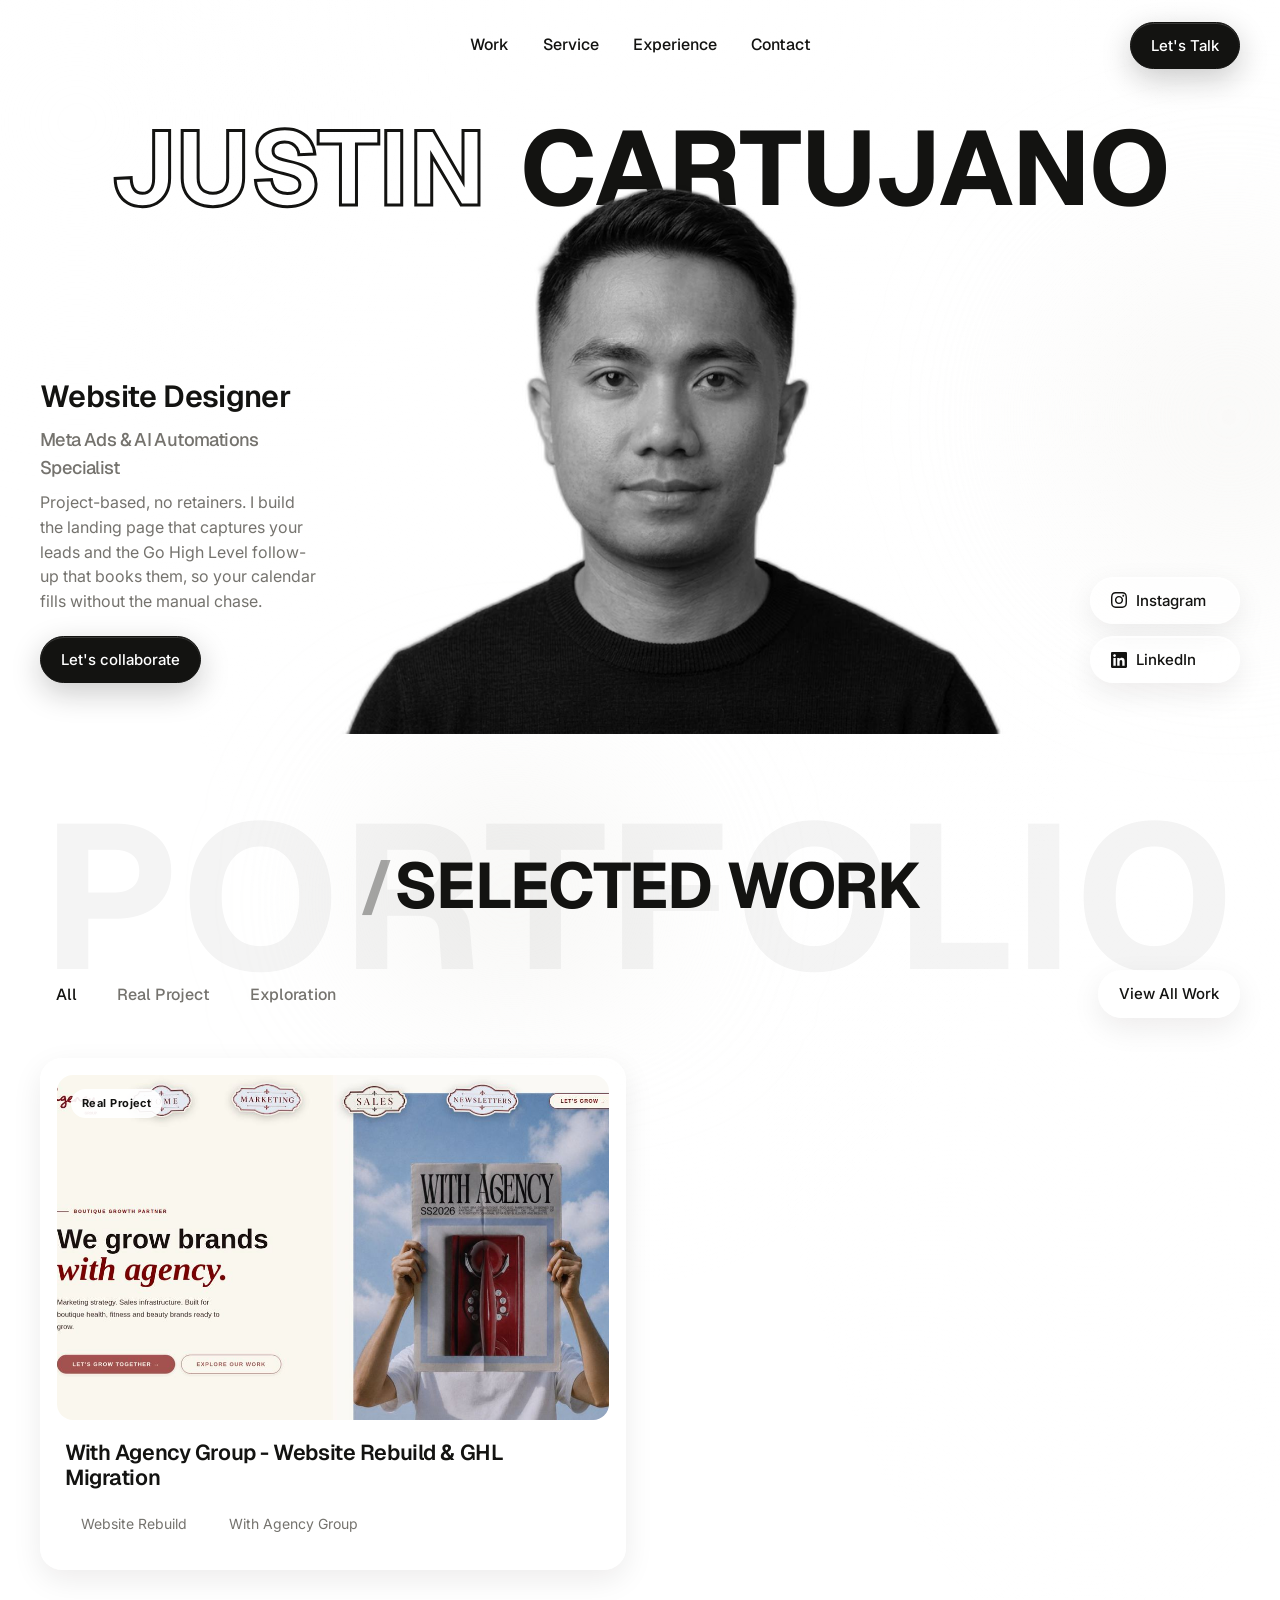
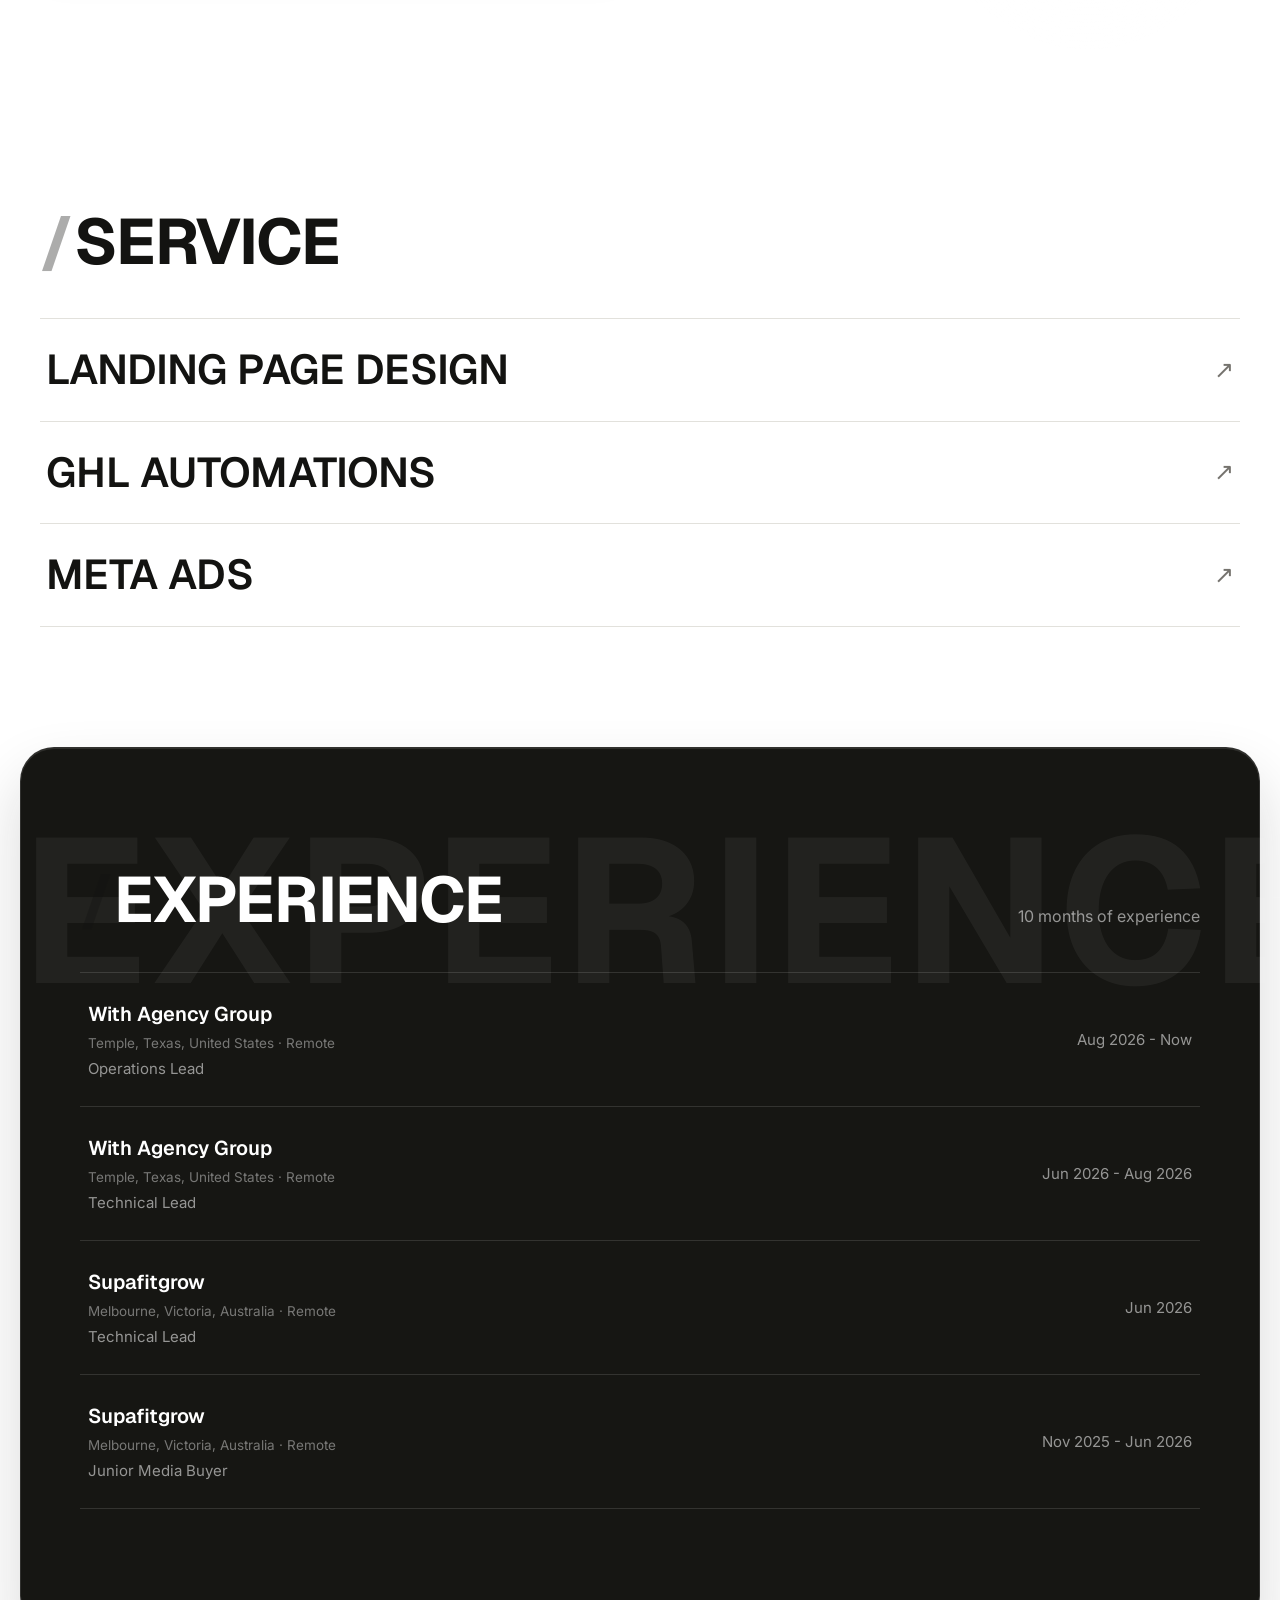
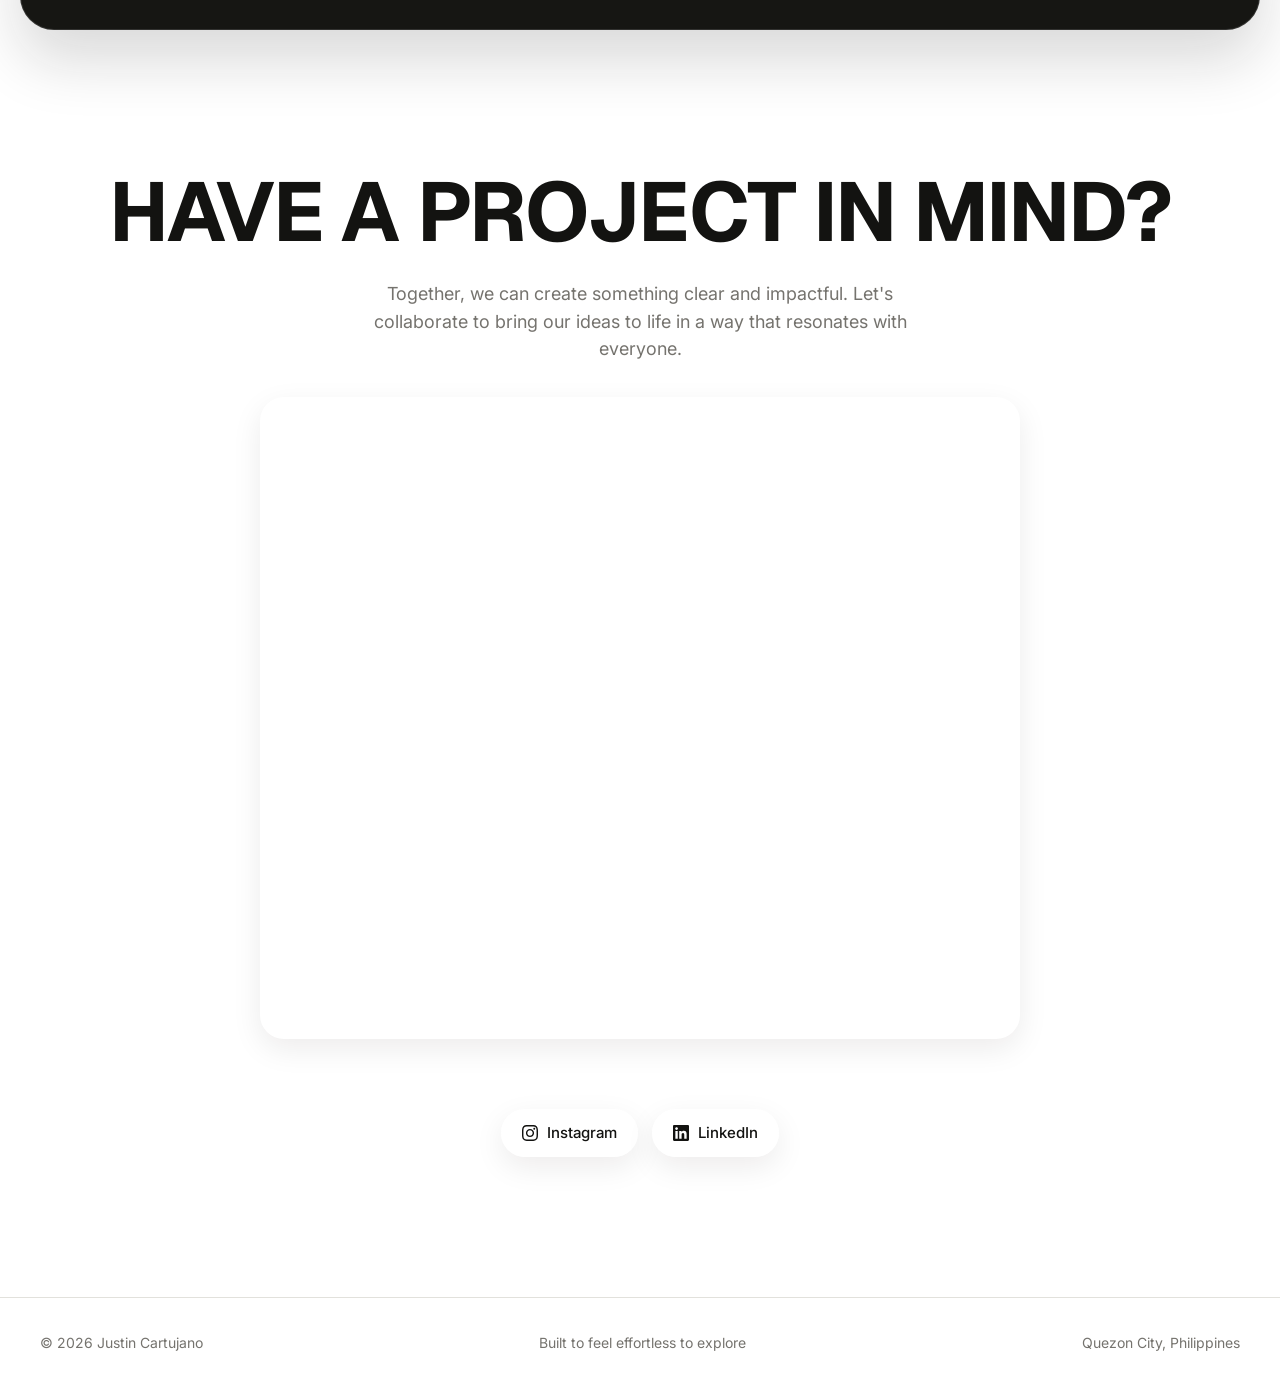
==== commit 5afdc93c: "Update index.html - Updated my title" ====
--- a/justin-portfolio-site/index.html
+++ b/justin-portfolio-site/index.html
@@ -7,18 +7,18 @@
 <meta name="theme-color" content="#ffffff" media="(prefers-color-scheme: light)">
 <meta name="theme-color" content="#121210" media="(prefers-color-scheme: dark)">
 <!-- ✏️ TITLE: your name shows on the browser tab -->
-<title>Justin Cartujano | Landing Page &amp; Automation Specialist</title>
+<title>Justin Cartujano | Website Designer, Meta Ads &amp; AI Automations Specialist</title>
 <meta name="description" content="Landing Page & Automation Specialist for fitness studios. Project-based landing pages and Go High Level automations that turn traffic into booked sessions.">
 <link rel="canonical" href="https://justincartujano.pages.dev/">
 <meta name="author" content="Justin Cartujano">
 
 <!-- Social share preview -->
 <meta property="og:type" content="website">
-<meta property="og:title" content="Justin Cartujano | Landing Page &amp; Automation Specialist">
+<meta property="og:title" content="Justin Cartujano | Website Designer, Meta Ads &amp; AI Automations Specialist">
 <meta property="og:description" content="Landing Page & Automation Specialist for fitness studios. Project-based landing pages and Go High Level automations that turn traffic into booked sessions.">
 <meta property="og:url" content="https://justincartujano.pages.dev/">
 <meta name="twitter:card" content="summary_large_image">
-<meta name="twitter:title" content="Justin Cartujano | Landing Page &amp; Automation Specialist">
+<meta name="twitter:title" content="Justin Cartujano | Website Designer, Meta Ads &amp; AI Automations Specialist">
 <meta name="twitter:description" content="Landing Page & Automation Specialist for fitness studios. Project-based landing pages and Go High Level automations that turn traffic into booked sessions.">
 
 <!-- Favicon: JC monogram -->
@@ -134,6 +134,9 @@
   nav.menu-open .nav-toggle span:nth-child(2){bottom:19px;transform:rotate(-45deg)}
   @media (max-width:960px){
     .nav-toggle{display:block}
+    .nav-in{grid-template-columns:1fr auto}
+    .nav-right{grid-column:2}
+    .nav-right .pill.dark{white-space:nowrap;padding:10px 16px;font-size:14px}
     .nav-links{position:absolute;top:calc(100% + 1px);left:0;right:0;flex-direction:column;align-items:stretch;gap:0;
       background:var(--menu-bg);backdrop-filter:var(--glass-blur);-webkit-backdrop-filter:var(--glass-blur);
       border-top:1px solid var(--glass-border);border-bottom:1px solid var(--glass-border);
@@ -420,7 +423,7 @@
     <div class="hero-row">
       <div class="hero-left">
         <!-- ✏️ ROLE + TAGLINE + button -->
-        <h2>Landing Page &amp; Automation Specialist<span class="role-alt">for fitness studios</span></h2>
+        <h2>Website Designer<span class="role-alt">Meta Ads &amp; AI Automations Specialist</span></h2>
         <p>Project-based, no retainers. I build the landing page that captures your leads and the Go High Level follow-up that books them, so your calendar fills without the manual chase.</p>
         <a href="#contact" class="pill dark">Let's collaborate</a>
       </div>
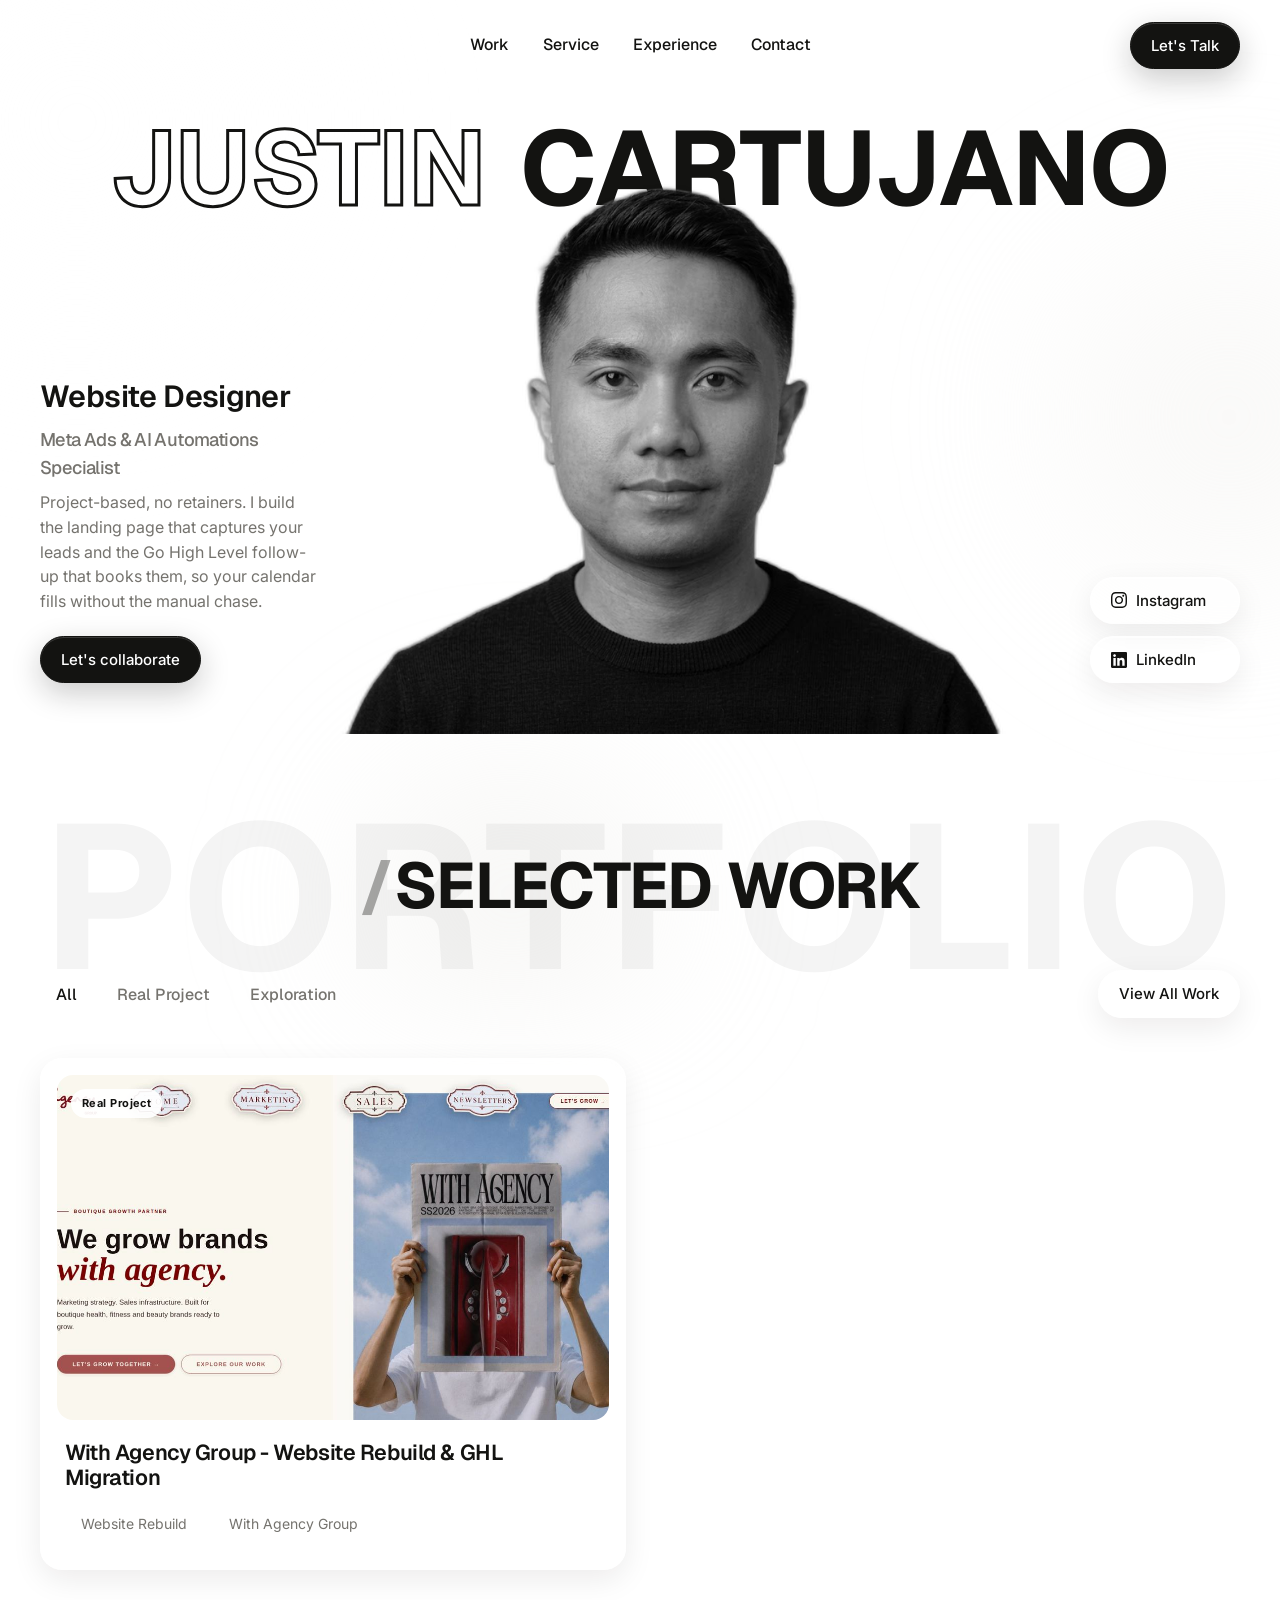
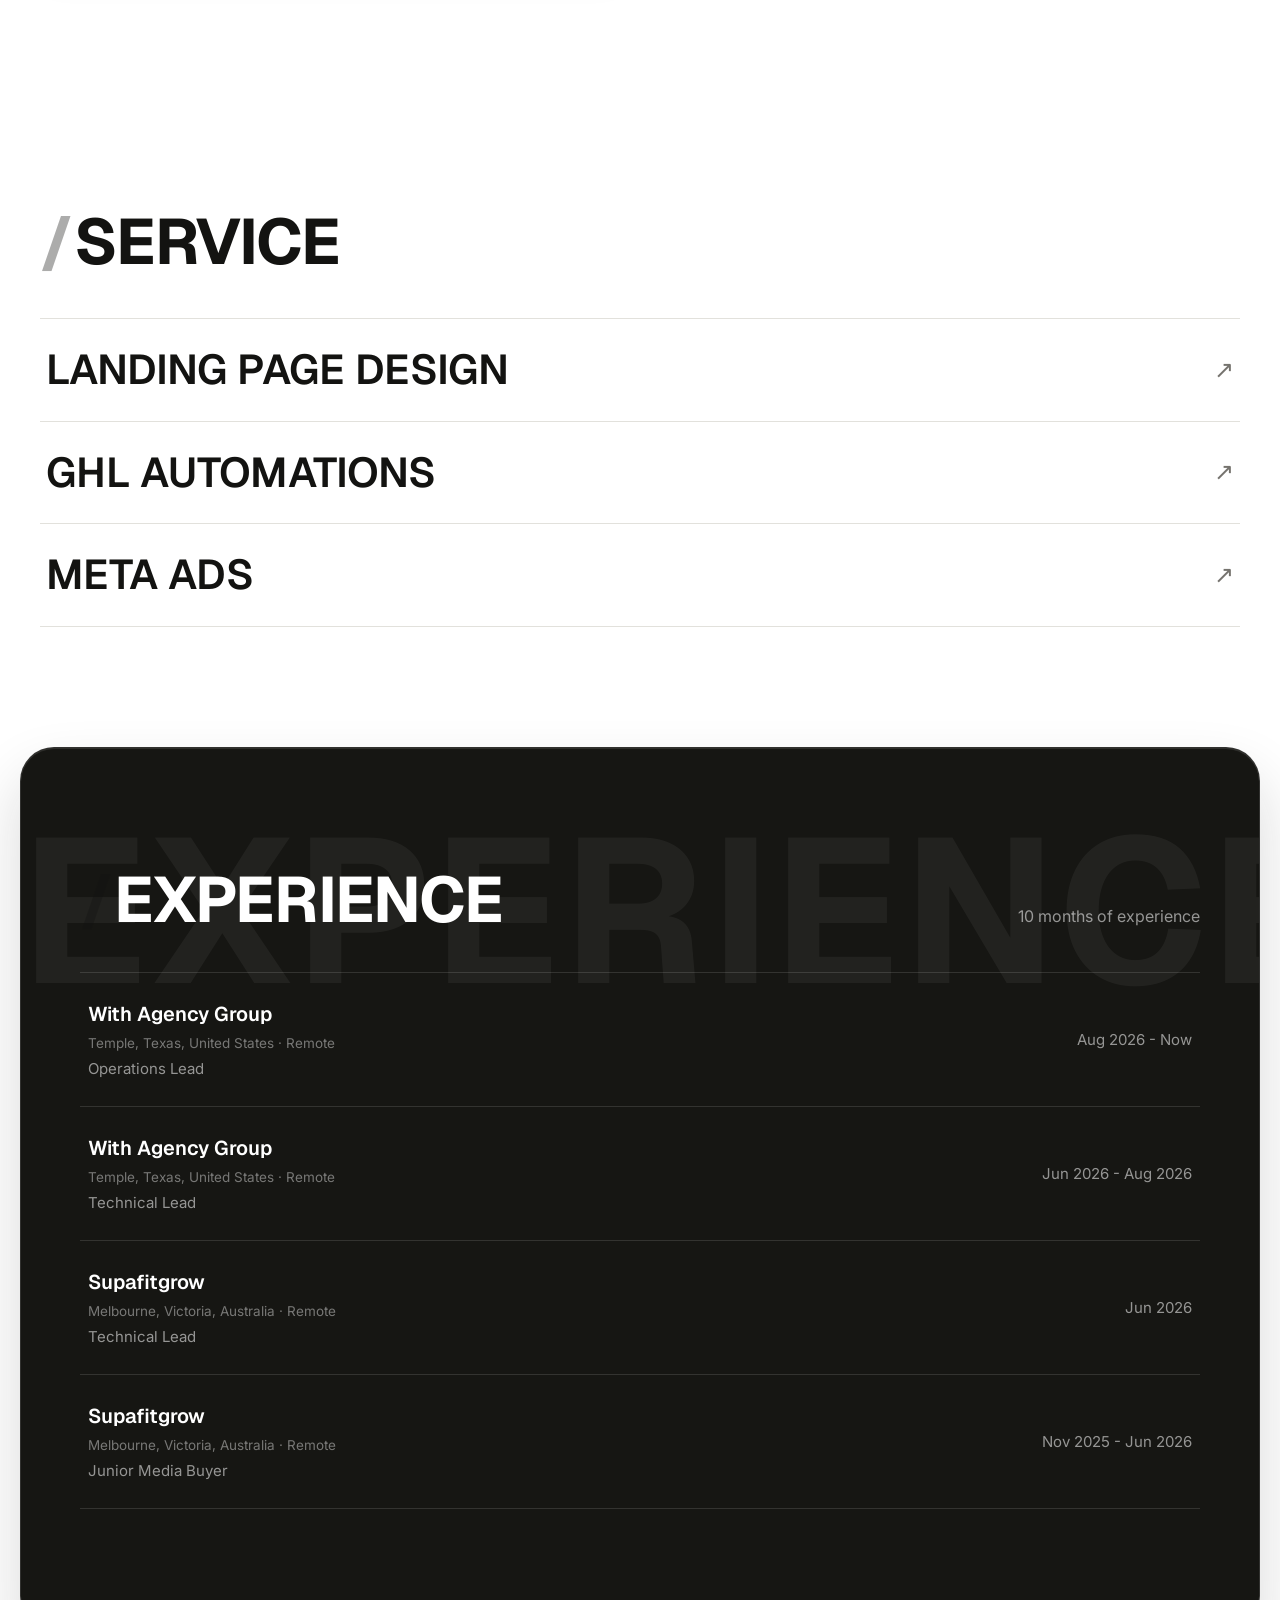
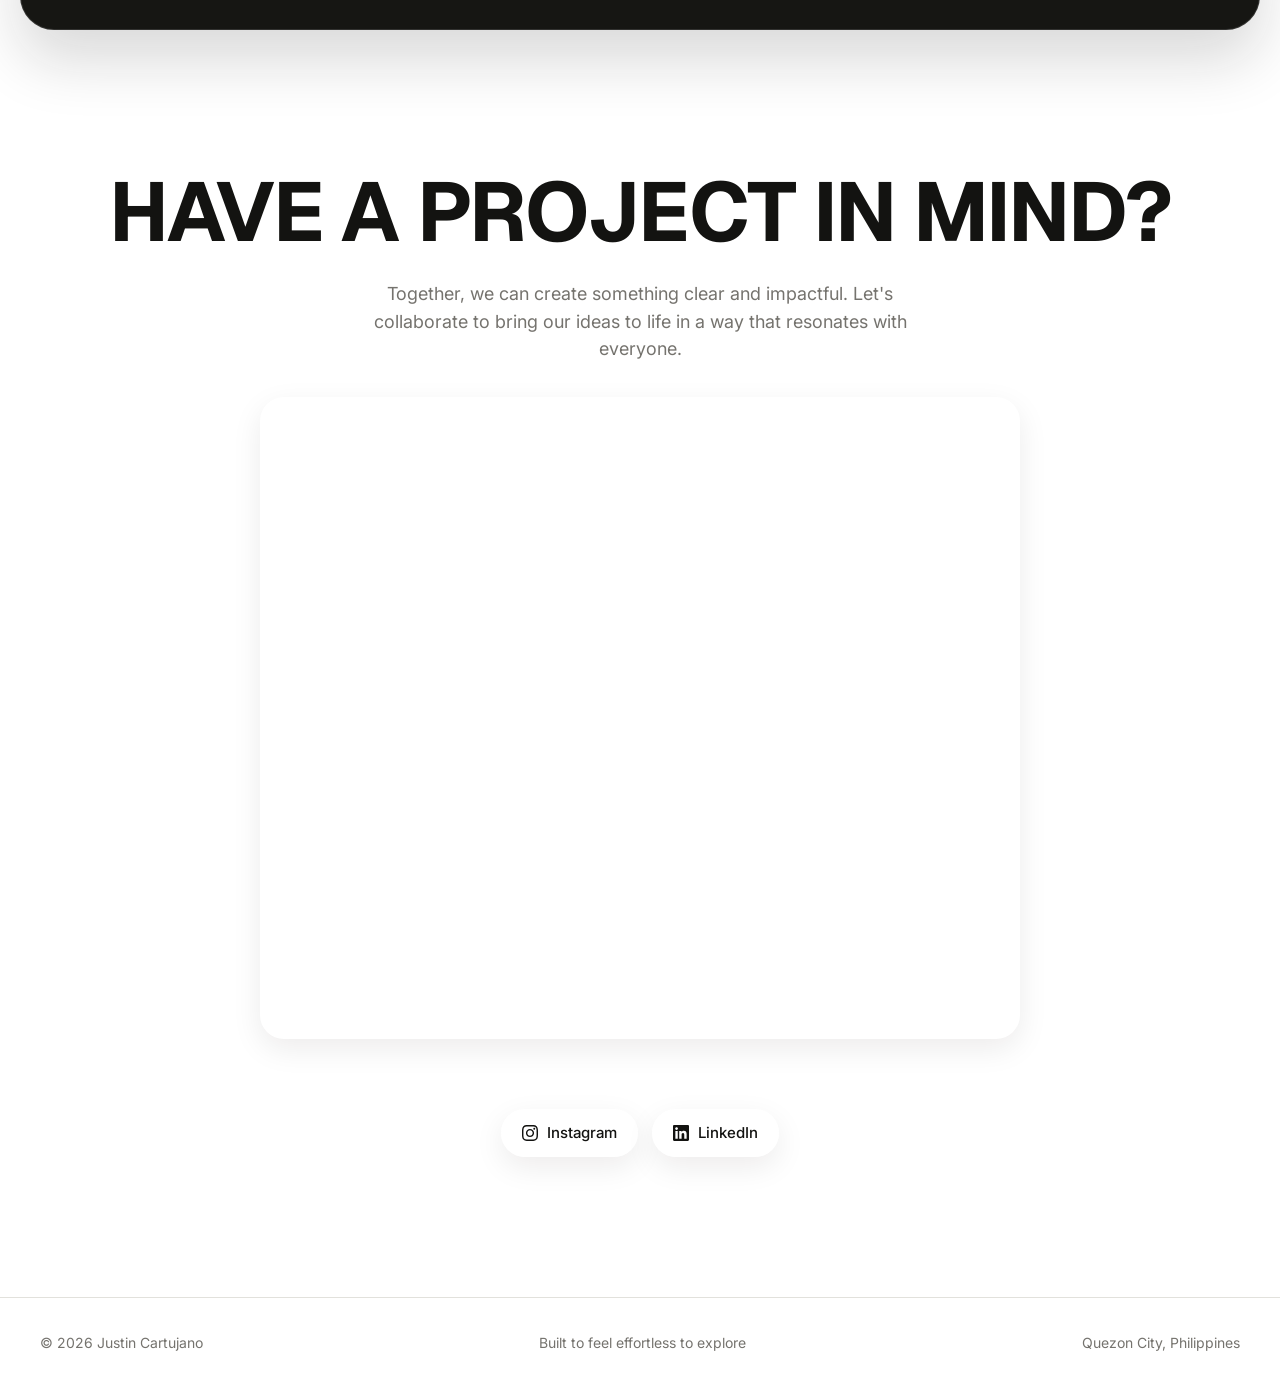
==== commit 3c7df4c6: "Update index.html - Updated mobile viewing." ====
--- a/justin-portfolio-site/index.html
+++ b/justin-portfolio-site/index.html
@@ -84,6 +84,7 @@
       radial-gradient(40% 30% at 85% 15%, #ffffff 0%, rgba(255,255,255,0) 70%);
   }
   body.lock{overflow:hidden}
+  html,body{max-width:100%;overflow-x:hidden}
   .wrap{max-width:1280px;margin:0 auto;padding:0 40px}
   a{color:inherit;text-decoration:none}
   ::selection{background:var(--ink);color:var(--bg)}
@@ -97,12 +98,15 @@
   /* ---------- pills / buttons ---------- */
   .pill{position:relative;overflow:hidden;display:inline-flex;align-items:center;gap:9px;padding:11px 20px;border-radius:var(--r-pill);
     border:1px solid var(--glass-border);background:var(--glass);backdrop-filter:var(--glass-blur);-webkit-backdrop-filter:var(--glass-blur);
-    box-shadow:var(--glass-shadow),inset 0 1px 0 rgba(255,255,255,.7);font-size:15px;font-weight:500;cursor:pointer;
+    box-shadow:var(--glass-shadow),inset 0 1px 0 rgba(255,255,255,.7);color:var(--ink);font-size:15px;font-weight:500;cursor:pointer;
+    font-family:inherit;-webkit-appearance:none;appearance:none;-webkit-tap-highlight-color:transparent;
     transition:transform .3s cubic-bezier(.16,1,.3,1),background .25s,color .25s,border-color .25s,box-shadow .25s}
   .pill:hover{transform:translateY(-2px)}
   .pill.dark{background:var(--ink);color:var(--bg);border-color:var(--ink);
     box-shadow:0 10px 30px rgba(20,19,17,.22),inset 0 1px 0 rgba(255,255,255,.16)}
   .pill.dark:hover{background:#000}
+  button.pill{color:var(--ink);font-family:inherit;-webkit-tap-highlight-color:transparent;appearance:none}
+  a,button{-webkit-tap-highlight-color:transparent}
   .pill svg{width:16px;height:16px;flex:none}
   .avail-dot{width:9px;height:9px;border-radius:50%;background:var(--green);box-shadow:0 0 0 0 rgba(47,191,78,.5);animation:pulse 2.4s infinite}
   @keyframes pulse{0%{box-shadow:0 0 0 0 rgba(47,191,78,.5)}70%{box-shadow:0 0 0 8px rgba(47,191,78,0)}100%{box-shadow:0 0 0 0 rgba(47,191,78,0)}}
@@ -195,10 +199,11 @@
   }
 
   /* ---------- section shell ---------- */
-  section{padding:120px 0;position:relative}
-  .watermark{position:absolute;left:0;right:0;text-align:center;top:60px;font-family:var(--font-head);
+  section{padding:120px 0;position:relative;overflow-x:clip}
+  .watermark{position:absolute;left:0;right:0;max-width:100%;text-align:center;top:60px;font-family:var(--font-head);
     font-weight:700;text-transform:uppercase;font-size:clamp(4rem,16vw,13rem);line-height:1;
-    color:var(--ink);opacity:.045;letter-spacing:.02em;pointer-events:none;z-index:0;user-select:none}
+    color:var(--ink);opacity:.045;letter-spacing:.02em;pointer-events:none;z-index:0;user-select:none;
+    white-space:nowrap;overflow:hidden;text-overflow:clip}
   .sec-title{font-size:clamp(2rem,6vw,4rem);text-transform:uppercase;position:relative;z-index:1;line-height:1}
   .sec-title .slash{color:var(--ink);opacity:.35;margin-right:.04em}
 
@@ -347,6 +352,8 @@
 
   @media (max-width:640px){
     .wrap{padding:0 20px}
+    .watermark{font-size:clamp(2.6rem,11vw,5rem);top:44px;letter-spacing:0}
+    #experience{overflow:hidden}
     section{padding:78px 0}
     header{padding-top:96px}
     #experience{margin:0 12px}
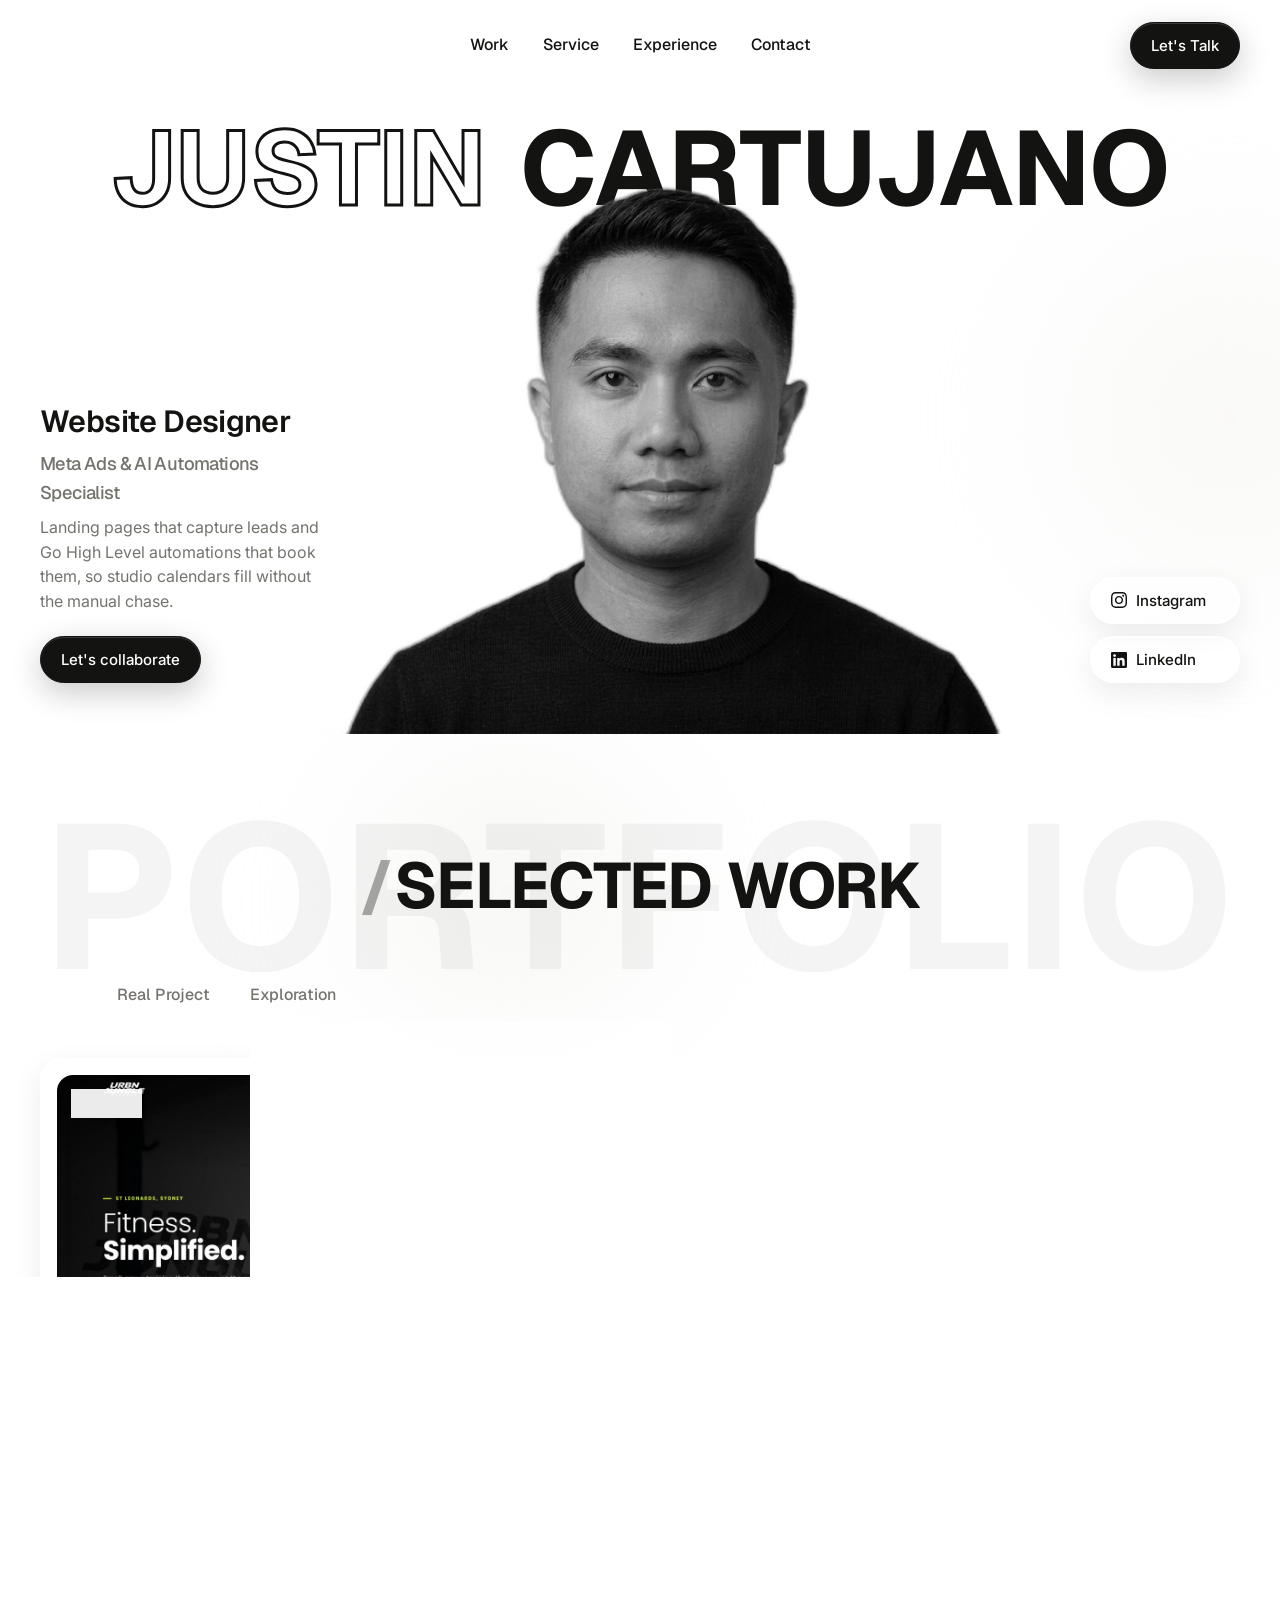
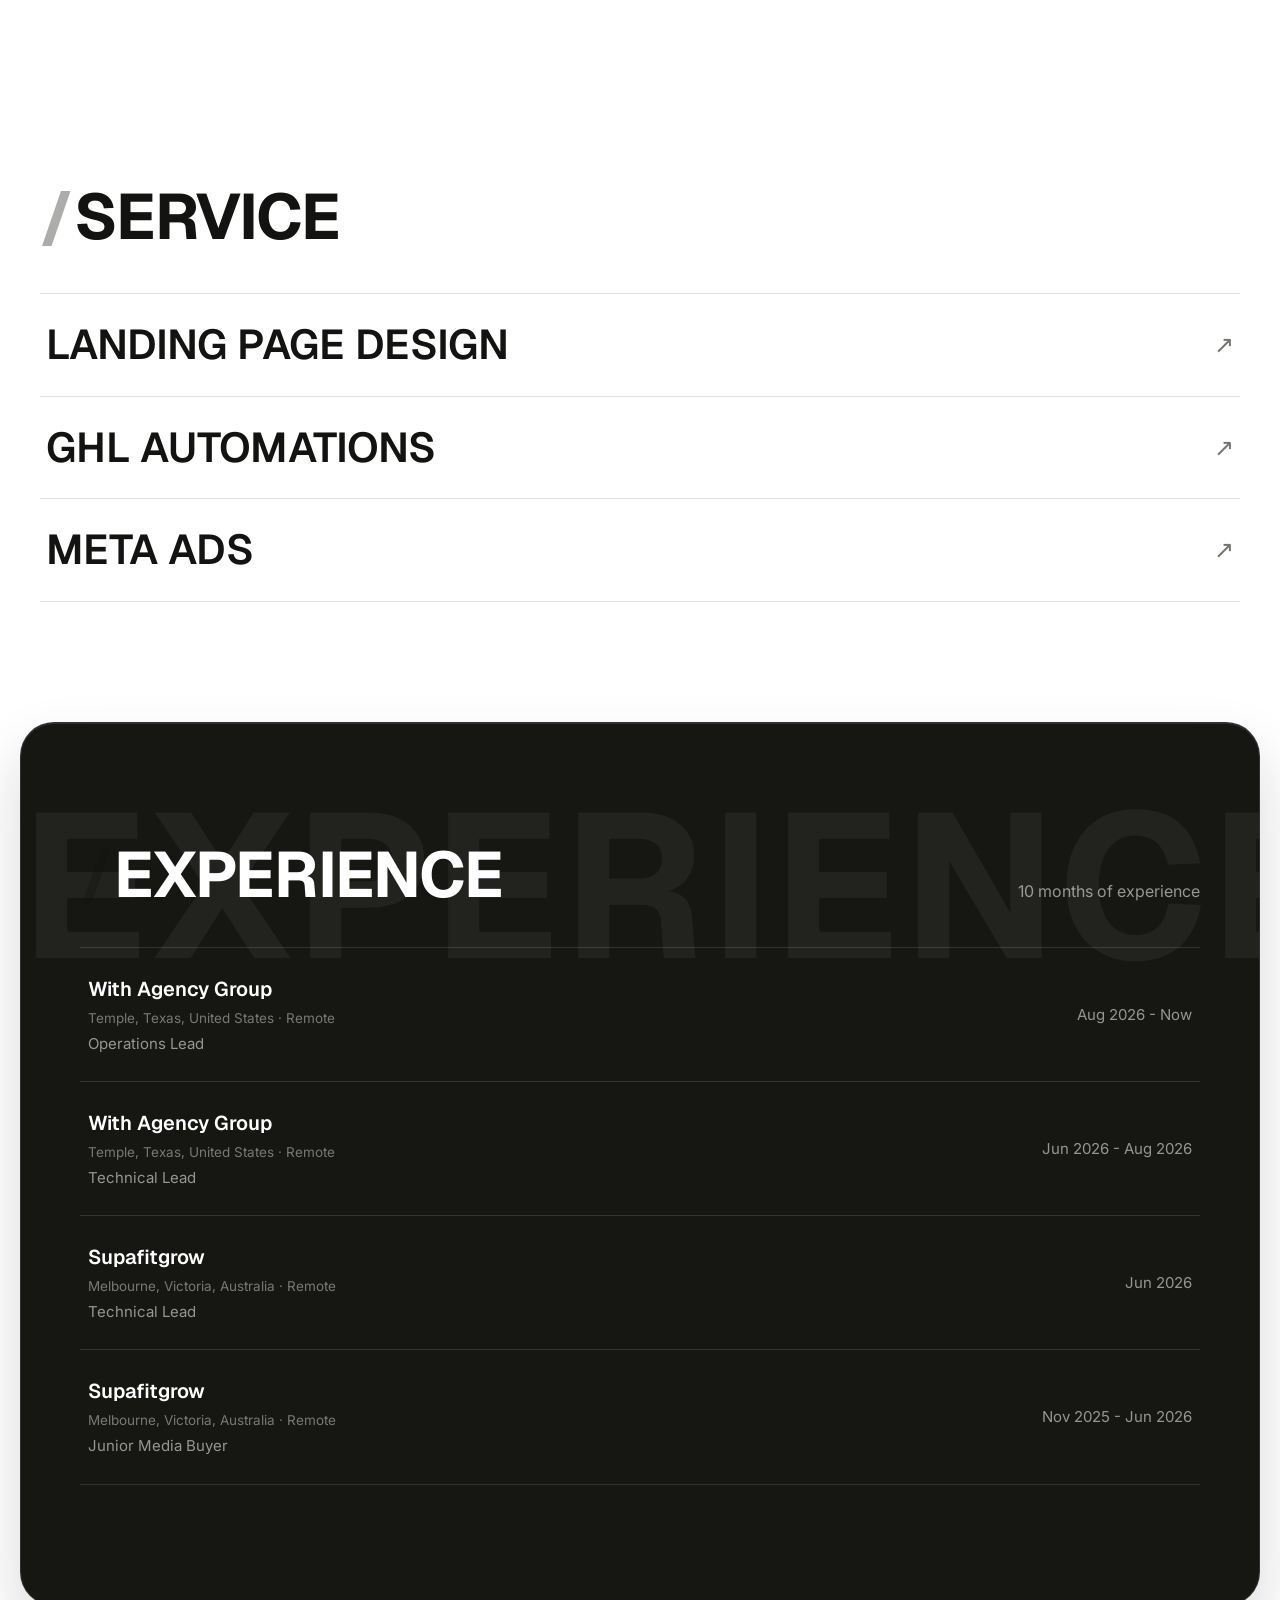
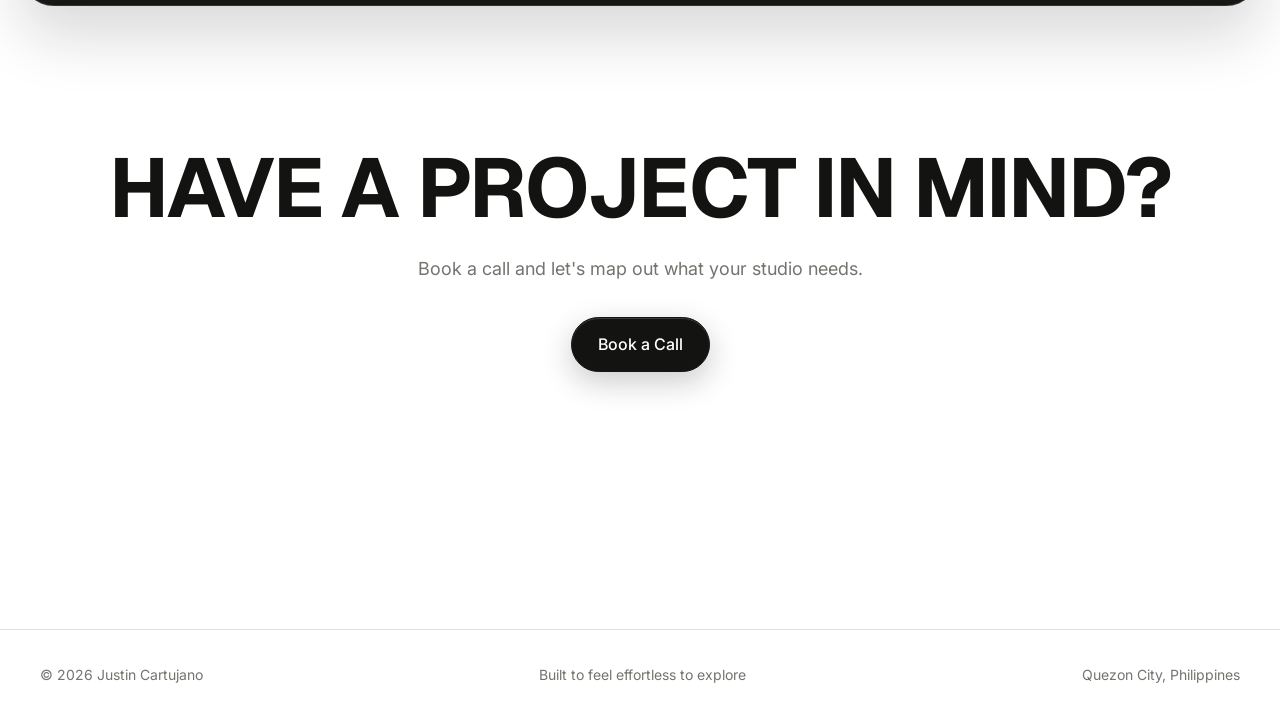
==== commit 57940dc4: "Update index.html" ====
--- a/justin-portfolio-site/index.html
+++ b/justin-portfolio-site/index.html
@@ -8,18 +8,18 @@
 <meta name="theme-color" content="#121210" media="(prefers-color-scheme: dark)">
 <!-- ✏️ TITLE: your name shows on the browser tab -->
 <title>Justin Cartujano | Website Designer, Meta Ads &amp; AI Automations Specialist</title>
-<meta name="description" content="Landing Page & Automation Specialist for fitness studios. Project-based landing pages and Go High Level automations that turn traffic into booked sessions.">
+<meta name="description" content="Website Designer, Meta Ads & AI Automations Specialist. Landing pages and Go High Level automations that turn fitness studio traffic into booked sessions.">
 <link rel="canonical" href="https://justincartujano.pages.dev/">
 <meta name="author" content="Justin Cartujano">
 
 <!-- Social share preview -->
 <meta property="og:type" content="website">
 <meta property="og:title" content="Justin Cartujano | Website Designer, Meta Ads &amp; AI Automations Specialist">
-<meta property="og:description" content="Landing Page & Automation Specialist for fitness studios. Project-based landing pages and Go High Level automations that turn traffic into booked sessions.">
+<meta property="og:description" content="Website Designer, Meta Ads & AI Automations Specialist. Landing pages and Go High Level automations that turn fitness studio traffic into booked sessions.">
 <meta property="og:url" content="https://justincartujano.pages.dev/">
 <meta name="twitter:card" content="summary_large_image">
 <meta name="twitter:title" content="Justin Cartujano | Website Designer, Meta Ads &amp; AI Automations Specialist">
-<meta name="twitter:description" content="Landing Page & Automation Specialist for fitness studios. Project-based landing pages and Go High Level automations that turn traffic into booked sessions.">
+<meta name="twitter:description" content="Website Designer, Meta Ads & AI Automations Specialist. Landing pages and Go High Level automations that turn fitness studio traffic into booked sessions.">
 
 <!-- Favicon: JC monogram -->
 <link rel="icon" href="data:image/svg+xml,%3Csvg xmlns='http://www.w3.org/2000/svg' viewBox='0 0 64 64'%3E%3Crect width='64' height='64' rx='14' fill='%23131311'/%3E%3Ctext x='32' y='43' font-family='Helvetica,Arial,sans-serif' font-size='27' font-weight='bold' fill='%23fff' text-anchor='middle'%3EJC%3C/text%3E%3C/svg%3E">
@@ -306,11 +306,8 @@
 
   footer{padding:34px 0;border-top:1px solid var(--line)}
   .foot-in{display:flex;justify-content:space-between;flex-wrap:wrap;gap:14px;color:var(--muted);font-size:14px}
-  /* booking embed */
-  .booking-embed{max-width:760px;margin:12px auto 0;border-radius:24px;overflow:hidden;
-    border:1px solid var(--glass-border);box-shadow:var(--glass-shadow),inset 0 1px 0 rgba(255,255,255,.6);background:var(--bg)}
-  .booking-embed iframe{width:100%;height:640px;border:0;display:block}
-  @media (max-width:560px){.booking-embed iframe{height:580px}}
+  .txt-link{color:var(--ink);font-weight:500;text-decoration:underline;text-underline-offset:3px;text-decoration-color:var(--line);transition:text-decoration-color .2s}
+  .txt-link:hover{text-decoration-color:var(--ink)}
 
   /* ---------- project detail view ---------- */
   #project-view{position:fixed;inset:0;z-index:500;background:var(--bg);overflow-y:auto;
@@ -358,7 +355,6 @@
     header{padding-top:96px}
     #experience{margin:0 12px}
     .contact{padding:92px 0}
-    .booking-embed{margin-top:6px}
   }
   @media (prefers-color-scheme: dark){
     :root{
@@ -411,7 +407,7 @@
       <a href="#contact">Contact</a>
     </div>
     <div class="nav-right">
-      <a href="#contact" class="pill dark">Let's Talk</a>
+      <a href="https://abidecollective.io/#book" target="_blank" rel="noopener" class="pill dark">Let's Talk</a>
       <button class="nav-toggle" id="nav-toggle" aria-label="Menu" aria-expanded="false"><span></span><span></span></button>
     </div>
   </div>
@@ -431,8 +427,8 @@
       <div class="hero-left">
         <!-- ✏️ ROLE + TAGLINE + button -->
         <h2>Website Designer<span class="role-alt">Meta Ads &amp; AI Automations Specialist</span></h2>
-        <p>Project-based, no retainers. I build the landing page that captures your leads and the Go High Level follow-up that books them, so your calendar fills without the manual chase.</p>
-        <a href="#contact" class="pill dark">Let's collaborate</a>
+        <p>Landing pages that capture leads and Go High Level automations that book them, so studio calendars fill without the manual chase.</p>
+        <a href="https://abidecollective.io/#book" target="_blank" rel="noopener" class="pill dark">Let's collaborate</a>
       </div>
       <!-- ✏️ PHOTO: your cutout photo is embedded in --photo below (black & white, turns full color on hover).
            To swap it later, replace the data URL in --photo with url('your-photo.png'). -->
@@ -467,11 +463,11 @@
     <!-- ✏️ PROJECTS: each card opens a detail page built from the PROJECTS data in the script below.
          data-id must match a key in that data. data-cat = "real" or "exploration" (controls the filter). -->
     <div class="work-grid" id="work-grid">
-      <article class="work-card reveal" data-id="withagency" data-cat="real" tabindex="0">
-        <div class="work-thumb"><img src="[data-uri]" alt="With Agency Group website rebuild"><span class="badge">Real Project</span><span class="go">↗</span></div>
+      <article class="work-card reveal" data-id="urbnjungle" data-cat="exploration" tabindex="0">
+        <div class="work-thumb"><img src="[data-uri]" alt="Urbn Jungle Fitness landing page"><span class="badge">Concept</span><span class="go">↗</span></div>
         <div class="work-info">
-          <h3>With Agency Group - Website Rebuild &amp; GHL Migration</h3>
-          <div class="tags"><span class="tag">Website Rebuild</span><span class="tag">With Agency Group</span></div>
+          <h3>Urbn Jungle Fitness - 5 Sessions for $5 Landing Page</h3>
+          <div class="tags"><span class="tag">Landing Page</span><span class="tag">Concept</span></div>
         </div>
       </article>
 
@@ -492,7 +488,7 @@
         <div class="svc-stack">
           <button class="svc-face"><span class="svc-title">Landing Page Design</span><span class="svc-ico">↗</span></button>
           <div class="svc-reveal"><div class="svc-reveal-in"><div class="svc-panel">
-            <div class="txt"><h3>Landing Page Design</h3><p>My main service. A fast, mobile-first landing page built to turn your studio's traffic into trial sign-ups and booked sessions. Clear offer, one obvious next step, and copy that speaks to your members.</p></div>
+            <div class="txt"><h3>Landing Page Design</h3><p>Fast, mobile-first landing pages built to turn studio traffic into trial sign-ups and booked sessions. One clear offer, one obvious next step, and copy that speaks to the members you want.</p></div>
           </div></div></div>
         </div>
       </div>
@@ -514,7 +510,7 @@
         <div class="svc-stack">
           <button class="svc-face"><span class="svc-title">Meta Ads</span><span class="svc-ico">↗</span></button>
           <div class="svc-reveal"><div class="svc-reveal-in"><div class="svc-panel">
-            <div class="txt"><h3>Meta Ads</h3><p>Optional add-on. When you want more traffic, I run Meta ad campaigns that send qualified local leads straight to your landing page. You focus on closing, I keep the pipeline full.</p></div>
+            <div class="txt"><h3>Meta Ads</h3><p>Optional add-on. Meta ad campaigns that send qualified local leads straight to the landing page, keeping the pipeline full while the studio focuses on closing.</p></div>
           </div></div></div>
         </div>
       </div>
@@ -557,12 +553,9 @@
 <section class="contact" id="contact">
   <div class="wrap">
     <h2 class="reveal">Have a project in mind?</h2>
-    <p class="sub reveal">Together, we can create something clear and impactful. Let's collaborate to bring our ideas to life in a way that resonates with everyone.</p>
-    <!-- ✏️ set your email here -->
-    <!-- ✏️ BOOKING: your Google Calendar appointment scheduling embed. Replace the src to change it. -->
-    <div class="booking-embed reveal">
-      <iframe src="https://calendar.google.com/calendar/appointments/schedules/AcZssZ3NuBPBuRBVcb89NZrjKhmo7HPhp4SCgOPAdvHXQwGTLdDoygIbHJ9RFL6U7z-1kI-qu3GWI2vW?gv=true" title="Book a call with Justin" loading="lazy"></iframe>
-    </div>
+    <p class="sub reveal">Book a call and let's map out what your studio needs.</p>
+    <!-- ✏️ BOOKING: all CTAs point here -->
+    <a href="https://abidecollective.io/#book" target="_blank" rel="noopener" class="pill dark reveal" data-magnetic style="font-size:16px;padding:14px 26px">Book a Call</a>
     <div class="contact-socials reveal">
       <a href="https://www.instagram.com/justincartujano/" target="_blank" rel="noopener" class="pill" aria-label="Instagram"><svg viewBox="0 0 24 24" fill="currentColor" aria-hidden="true"><path d="M12 2.163c3.204 0 3.584.012 4.85.07 3.252.148 4.771 1.691 4.919 4.919.058 1.265.069 1.645.069 4.849 0 3.205-.012 3.584-.069 4.849-.149 3.225-1.664 4.771-4.919 4.919-1.266.058-1.644.07-4.85.07-3.204 0-3.584-.012-4.849-.07-3.26-.149-4.771-1.699-4.919-4.92-.058-1.265-.07-1.644-.07-4.849 0-3.204.013-3.583.07-4.849.149-3.227 1.664-4.771 4.919-4.919 1.266-.057 1.645-.069 4.849-.069zm0-2.163c-3.259 0-3.667.014-4.947.072-4.358.2-6.78 2.618-6.98 6.98-.059 1.281-.073 1.689-.073 4.948 0 3.259.014 3.668.072 4.948.2 4.358 2.618 6.78 6.98 6.98 1.281.058 1.689.072 4.948.072 3.259 0 3.668-.014 4.948-.072 4.354-.2 6.782-2.618 6.979-6.98.059-1.28.073-1.689.073-4.948 0-3.259-.014-3.667-.072-4.947-.196-4.354-2.617-6.78-6.979-6.98-1.281-.059-1.69-.073-4.949-.073zm0 5.838c-3.403 0-6.162 2.759-6.162 6.162s2.759 6.163 6.162 6.163 6.162-2.759 6.162-6.163c0-3.403-2.759-6.162-6.162-6.162zm0 10.162c-2.209 0-4-1.79-4-4 0-2.209 1.791-4 4-4s4 1.791 4 4c0 2.21-1.791 4-4 4zm6.406-11.845c-.796 0-1.441.645-1.441 1.44s.645 1.44 1.441 1.44c.795 0 1.439-.645 1.439-1.44s-.644-1.44-1.439-1.44z"/></svg>Instagram</a>
       <a href="https://www.linkedin.com/in/justincartujano/" target="_blank" rel="noopener" class="pill" aria-label="LinkedIn"><svg viewBox="0 0 24 24" fill="currentColor" aria-hidden="true"><path d="M20.447 20.452h-3.554v-5.569c0-1.328-.027-3.037-1.852-3.037-1.853 0-2.136 1.445-2.136 2.939v5.667H9.351V9h3.414v1.561h.046c.477-.9 1.637-1.85 3.37-1.85 3.601 0 4.267 2.37 4.267 5.455v6.286zM5.337 7.433c-1.144 0-2.063-.926-2.063-2.065 0-1.138.92-2.063 2.063-2.063 1.14 0 2.064.925 2.064 2.063 0 1.139-.925 2.065-2.064 2.065zm1.782 13.019H3.555V9h3.564v11.452zM22.225 0H1.771C.792 0 0 .774 0 1.729v20.542C0 23.227.792 24 1.771 24h20.451C23.2 24 24 23.227 24 22.271V1.729C24 .774 23.2 0 22.222 0h.003z"/></svg>LinkedIn</a>
@@ -591,7 +584,7 @@
         <p class="pv-desc" id="pv-desc"></p>
         <div class="pv-actions">
           <a class="pill dark" id="pv-live" href="#" target="_blank" rel="noopener">Live Preview</a>
-          <a class="pill" href="#contact" id="pv-contact">Contact Me</a>
+          <a class="pill" href="https://abidecollective.io/#book" target="_blank" rel="noopener" id="pv-contact">Contact Me</a>
         </div>
       </div>
       <div class="pv-meta">
@@ -619,14 +612,14 @@
      gallery / thumb: use a gradient class ('g0'..'g5') OR an image path like
      {img:'shots/hero.png'} to show a real screenshot. */
   var PROJECTS = {
-    withagency:{
-      title:'With Agency Group', category:'Real Project', thumb:{img:'[data-uri]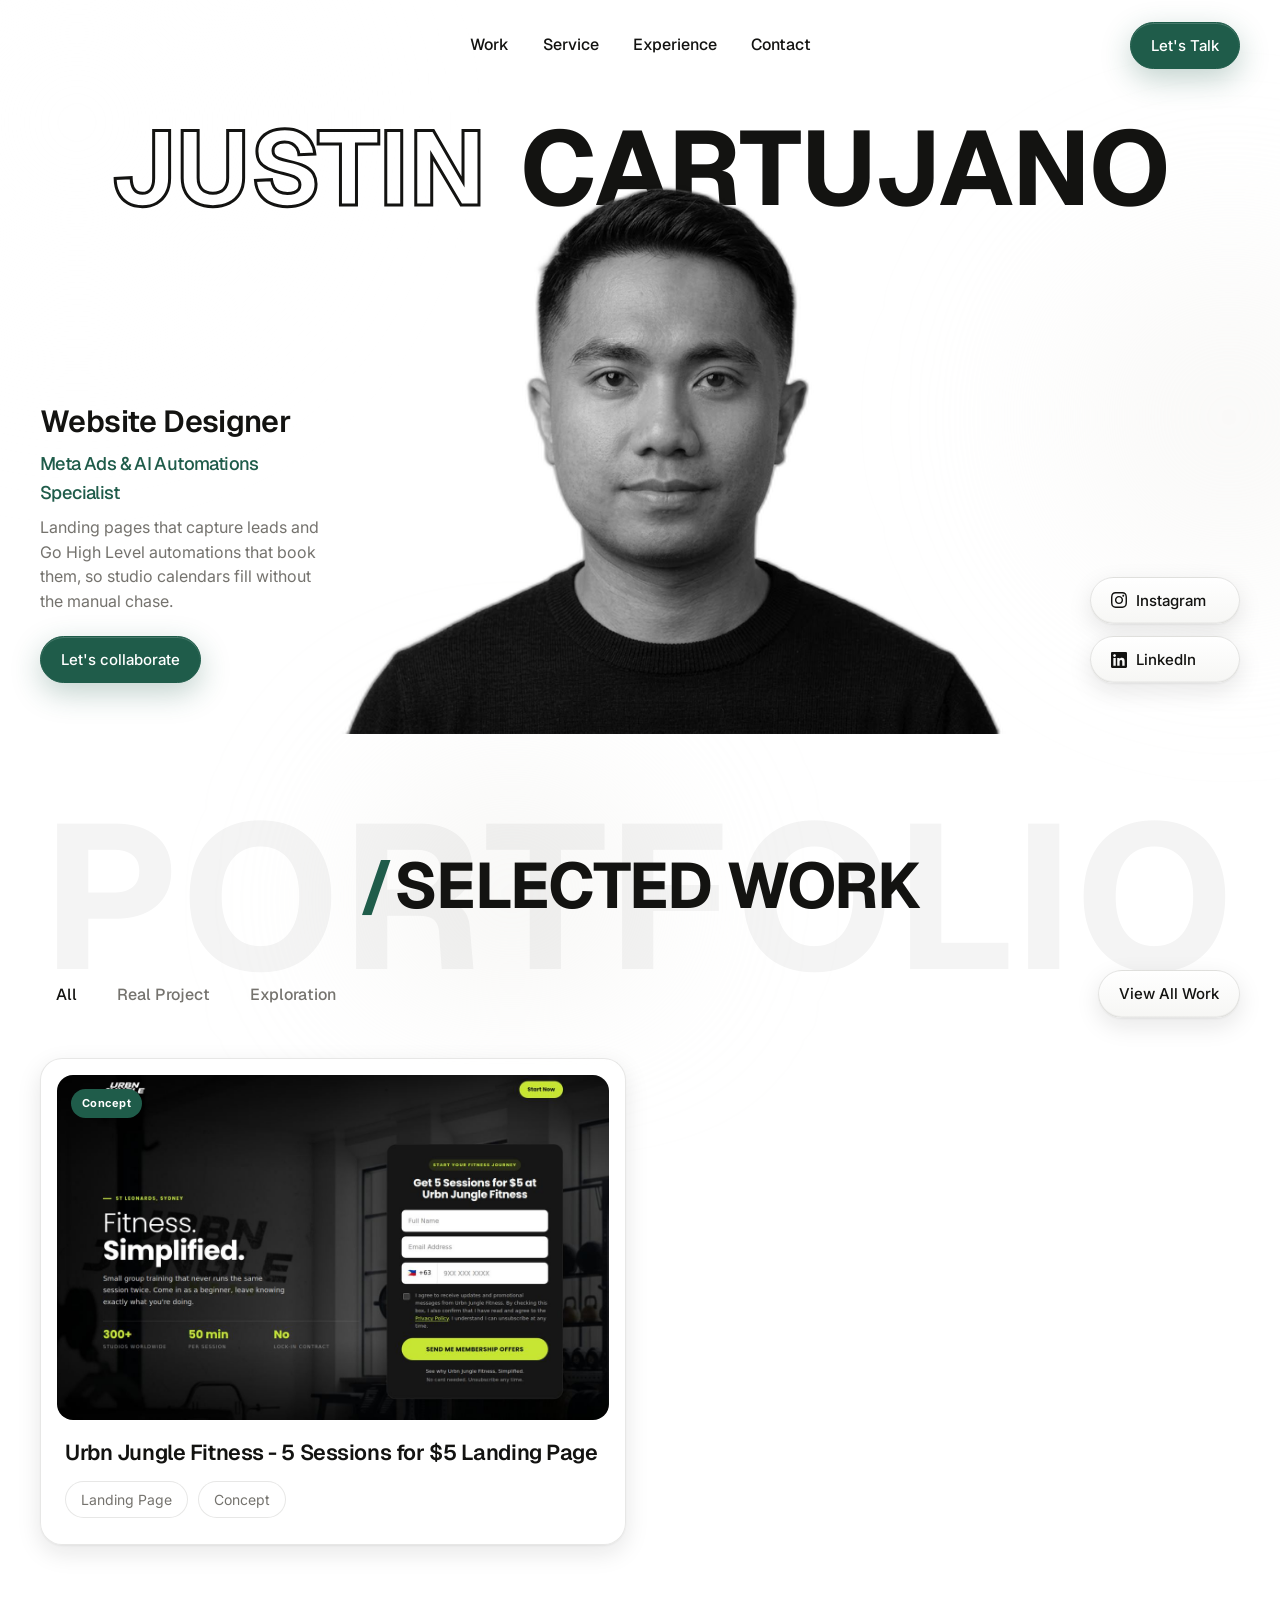
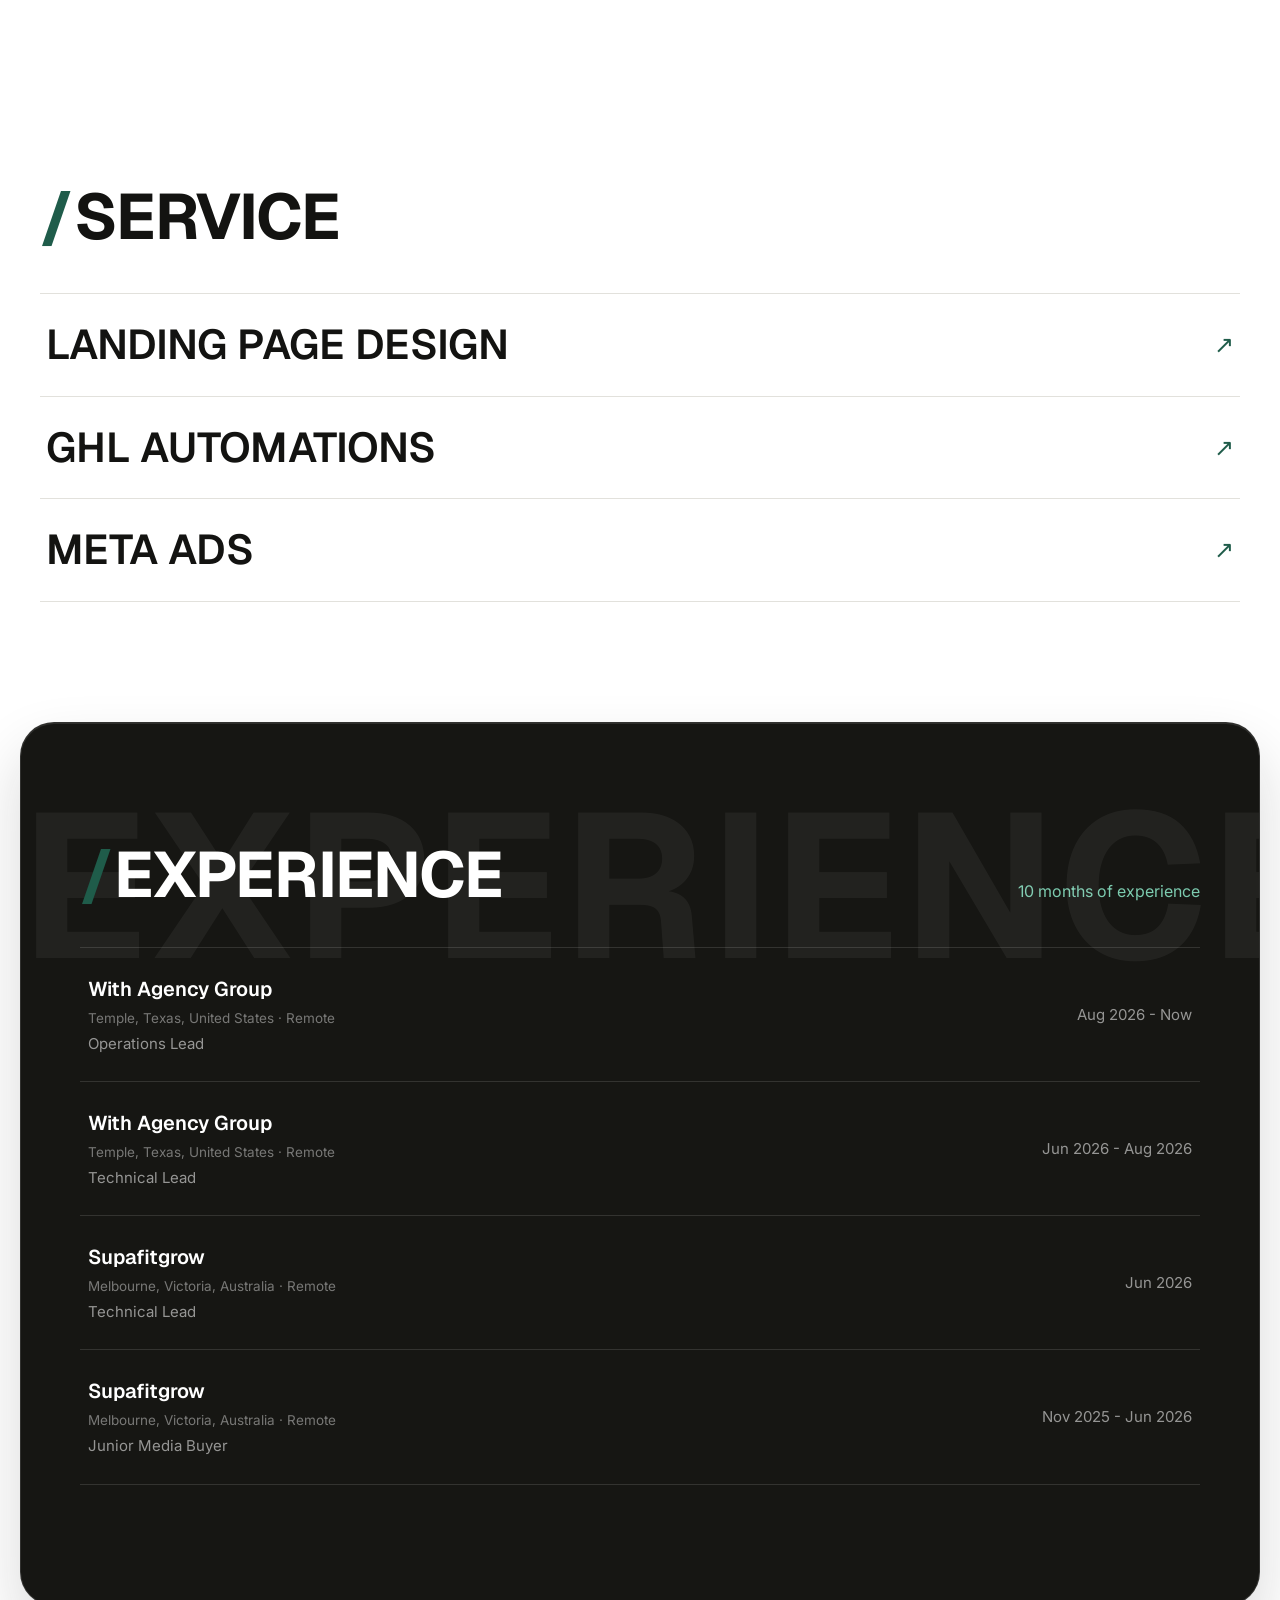
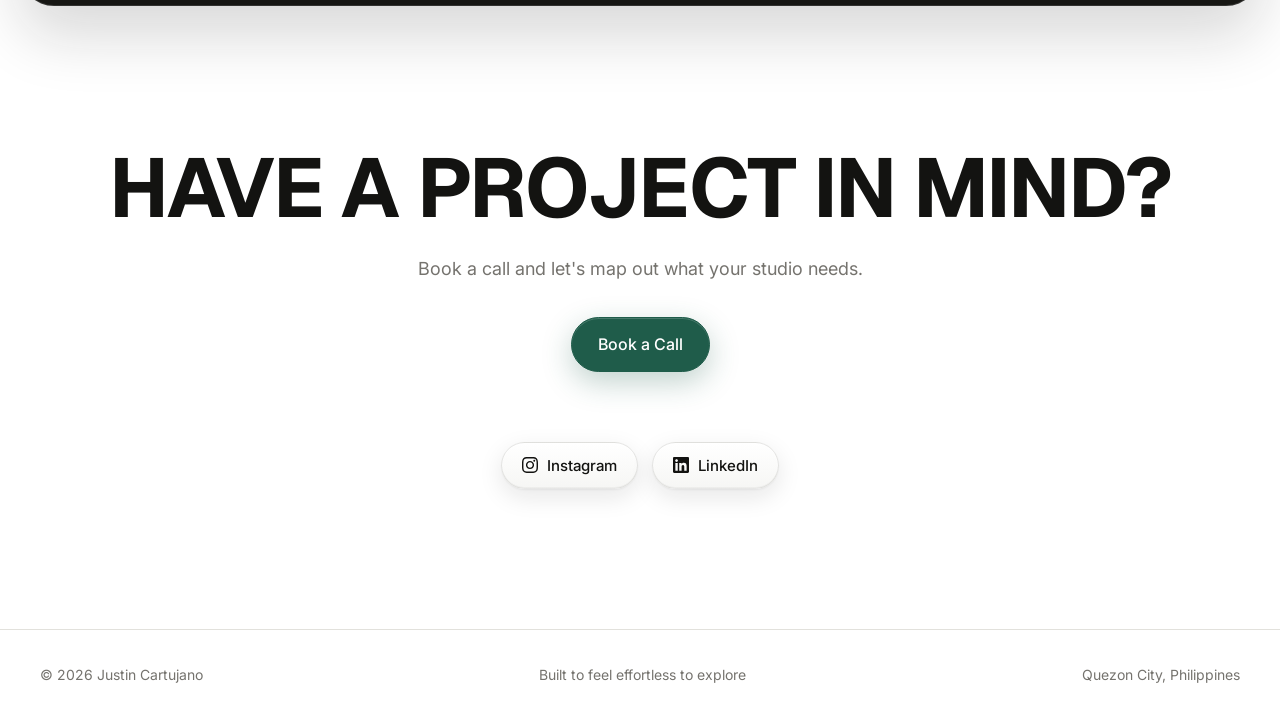
==== commit ce95bb7d: "Update index.html" ====
--- a/justin-portfolio-site/index.html
+++ b/justin-portfolio-site/index.html
@@ -3,9 +3,8 @@
 <head>
 <meta charset="UTF-8">
 <meta name="viewport" content="width=device-width, initial-scale=1.0">
-<meta name="color-scheme" content="light dark">
-<meta name="theme-color" content="#ffffff" media="(prefers-color-scheme: light)">
-<meta name="theme-color" content="#121210" media="(prefers-color-scheme: dark)">
+<meta name="color-scheme" content="light">
+<meta name="theme-color" content="#ffffff">
 <!-- ✏️ TITLE: your name shows on the browser tab -->
 <title>Justin Cartujano | Website Designer, Meta Ads &amp; AI Automations Specialist</title>
 <meta name="description" content="Website Designer, Meta Ads & AI Automations Specialist. Landing pages and Go High Level automations that turn fitness studio traffic into booked sessions.">
@@ -22,7 +21,7 @@
 <meta name="twitter:description" content="Website Designer, Meta Ads & AI Automations Specialist. Landing pages and Go High Level automations that turn fitness studio traffic into booked sessions.">
 
 <!-- Favicon: JC monogram -->
-<link rel="icon" href="data:image/svg+xml,%3Csvg xmlns='http://www.w3.org/2000/svg' viewBox='0 0 64 64'%3E%3Crect width='64' height='64' rx='14' fill='%23131311'/%3E%3Ctext x='32' y='43' font-family='Helvetica,Arial,sans-serif' font-size='27' font-weight='bold' fill='%23fff' text-anchor='middle'%3EJC%3C/text%3E%3C/svg%3E">
+<link rel="icon" href="data:image/svg+xml,%3Csvg xmlns='http://www.w3.org/2000/svg' viewBox='0 0 64 64'%3E%3Crect width='64' height='64' rx='14' fill='%231F5C4A'/%3E%3Ctext x='32' y='43' font-family='Helvetica,Arial,sans-serif' font-size='27' font-weight='bold' fill='%23fff' text-anchor='middle'%3EJC%3C/text%3E%3C/svg%3E">
 
 <!-- Fonts: Geist (headings) + Inter (body), from Google Fonts -->
 <link rel="preconnect" href="https://fonts.googleapis.com">
@@ -42,6 +41,9 @@
     --pill:#ffffff;
     --pill-border:#DCDBD6;
     --menu-bg:rgba(244,244,242,.92);
+    --accent:#1F5C4A;
+    --accent-hover:#174A3B;
+    --accent-soft:rgba(31,92,74,.12);
     --green:#2FBF4E;
     --r-pill:999px;
     --r-card:22px;
@@ -49,8 +51,8 @@
     --font-body:"Inter",system-ui,sans-serif;
     --glass:rgba(255,255,255,.5);
     --glass-2:rgba(255,255,255,.32);
-    --glass-border:rgba(255,255,255,.65);
-    --glass-shadow:0 10px 30px rgba(20,19,17,.08);
+    --glass-border:rgba(20,19,17,.10);
+    --glass-shadow:0 1px 2px rgba(20,19,17,.05),0 8px 24px rgba(20,19,17,.10);
     --glass-blur:blur(18px);
     --glass-dark:rgba(20,20,17,.55);
     --glass-dark-strong:rgba(18,18,15,.72);
@@ -71,7 +73,7 @@
     opacity:0;transition:opacity .35s ease;mix-blend-mode:soft-light}
   .pill:hover::after,.work-card:hover::after{opacity:1}
   *{margin:0;padding:0;box-sizing:border-box}
-  html{scroll-behavior:smooth;scroll-padding-top:90px;color-scheme:light dark}
+  html{scroll-behavior:smooth;scroll-padding-top:90px;color-scheme:light}
   body{
     background:var(--bg);
     color:var(--ink);
@@ -87,7 +89,7 @@
   html,body{max-width:100%;overflow-x:hidden}
   .wrap{max-width:1280px;margin:0 auto;padding:0 40px}
   a{color:inherit;text-decoration:none}
-  ::selection{background:var(--ink);color:var(--bg)}
+  ::selection{background:var(--accent);color:#fff}
   h1,h2,h3{font-family:var(--font-head);font-weight:700;letter-spacing:-.02em}
 
   /* ---------- cursor: a normal arrow pointer, black and a bit bigger ---------- */
@@ -97,14 +99,15 @@
 
   /* ---------- pills / buttons ---------- */
   .pill{position:relative;overflow:hidden;display:inline-flex;align-items:center;gap:9px;padding:11px 20px;border-radius:var(--r-pill);
-    border:1px solid var(--glass-border);background:var(--glass);backdrop-filter:var(--glass-blur);-webkit-backdrop-filter:var(--glass-blur);
-    box-shadow:var(--glass-shadow),inset 0 1px 0 rgba(255,255,255,.7);color:var(--ink);font-size:15px;font-weight:500;cursor:pointer;
+    border:1px solid var(--glass-border);background:linear-gradient(180deg,rgba(255,255,255,.97),rgba(246,246,244,.97));backdrop-filter:var(--glass-blur);-webkit-backdrop-filter:var(--glass-blur);
+    box-shadow:var(--glass-shadow),inset 0 1px 0 #fff,inset 0 -1px 0 rgba(20,19,17,.04);color:var(--ink);font-size:15px;font-weight:500;cursor:pointer;
     font-family:inherit;-webkit-appearance:none;appearance:none;-webkit-tap-highlight-color:transparent;
     transition:transform .3s cubic-bezier(.16,1,.3,1),background .25s,color .25s,border-color .25s,box-shadow .25s}
   .pill:hover{transform:translateY(-2px)}
-  .pill.dark{background:var(--ink);color:var(--bg);border-color:var(--ink);
-    box-shadow:0 10px 30px rgba(20,19,17,.22),inset 0 1px 0 rgba(255,255,255,.16)}
-  .pill.dark:hover{background:#000}
+  .pill:not(.dark):hover{border-color:rgba(20,19,17,.16);box-shadow:0 2px 4px rgba(20,19,17,.06),0 14px 32px rgba(20,19,17,.14),inset 0 1px 0 #fff,inset 0 -1px 0 rgba(20,19,17,.04)}
+  .pill.dark{background:var(--accent);color:#fff;border-color:var(--accent);
+    box-shadow:0 10px 30px rgba(31,92,74,.28),inset 0 1px 0 rgba(255,255,255,.18)}
+  .pill.dark:hover{background:var(--accent-hover);border-color:var(--accent-hover)}
   button.pill{color:var(--ink);font-family:inherit;-webkit-tap-highlight-color:transparent;appearance:none}
   a,button{-webkit-tap-highlight-color:transparent}
   .pill svg{width:16px;height:16px;flex:none}
@@ -125,7 +128,7 @@
   .nav-links{display:flex;align-items:center;gap:34px}
   .nav-links a{font-family:var(--font-head);font-weight:500;font-size:16px;position:relative}
   .nav-links a sup{font-family:var(--font-body);font-size:11px;color:var(--muted);font-weight:500;margin-left:3px;top:-.6em}
-  .nav-links a::after{content:"";position:absolute;left:0;bottom:-5px;width:0;height:1.5px;background:var(--ink);transition:width .3s ease}
+  .nav-links a::after{content:"";position:absolute;left:0;bottom:-5px;width:0;height:1.5px;background:var(--accent);transition:width .3s ease}
   .nav-links a:hover::after{width:100%}
   .nav-right{display:flex;align-items:center;gap:12px}
   .nav-toggle{display:none;width:44px;height:40px;border:1px solid var(--glass-border);background:var(--glass);
@@ -183,7 +186,7 @@
     margin-top:clamp(-44px,-5.5vw,-22px);position:relative;z-index:2;padding-bottom:0}
   .hero-left{max-width:360px;justify-self:start;padding-bottom:clamp(20px,4vw,56px);opacity:0;animation:fadeUp .9s .6s ease forwards}
   .hero-left h2{font-size:clamp(1.4rem,2.4vw,1.9rem);font-weight:600;margin-bottom:8px}
-  .hero-left .role-alt{display:block;font-size:.6em;font-weight:500;color:var(--muted);margin-top:5px}
+  .hero-left .role-alt{display:block;font-size:.6em;font-weight:500;color:var(--accent);margin-top:5px}
   .hero-left .role-tag{font-size:14px;color:var(--muted);margin-bottom:18px}
   .hero-left p{color:var(--muted);font-size:16px;margin-bottom:22px}
   .hero-socials{display:flex;flex-direction:column;gap:12px;align-items:flex-end;justify-self:end;padding-bottom:clamp(20px,4vw,56px);opacity:0;animation:fadeUp .9s .7s ease forwards}
@@ -205,7 +208,7 @@
     color:var(--ink);opacity:.045;letter-spacing:.02em;pointer-events:none;z-index:0;user-select:none;
     white-space:nowrap;overflow:hidden;text-overflow:clip}
   .sec-title{font-size:clamp(2rem,6vw,4rem);text-transform:uppercase;position:relative;z-index:1;line-height:1}
-  .sec-title .slash{color:var(--ink);opacity:.35;margin-right:.04em}
+  .sec-title .slash{color:var(--accent);opacity:1;margin-right:.04em}
 
   /* ---------- work ---------- */
   #work .sec-title{text-align:center;margin-bottom:52px}
@@ -217,13 +220,13 @@
   .filters button:hover{color:var(--ink)}
   .work-grid{display:grid;grid-template-columns:1fr 1fr;gap:28px}
   .work-card{position:relative;overflow:hidden;background:var(--glass);backdrop-filter:var(--glass-blur);-webkit-backdrop-filter:var(--glass-blur);
-    border:1px solid var(--glass-border);box-shadow:var(--glass-shadow),inset 0 1px 0 rgba(255,255,255,.6);
+    border:1px solid var(--glass-border);box-shadow:var(--glass-shadow),inset 0 1px 0 #fff;
     border-radius:var(--r-card);padding:16px;transition:transform .5s cubic-bezier(.16,1,.3,1),box-shadow .4s,opacity .4s;cursor:pointer}
   .work-card.hide{display:none}
   .work-thumb{position:relative;border-radius:16px;overflow:hidden;aspect-ratio:16/10;
     display:grid;place-items:center;color:#fff;font-family:var(--font-head);font-weight:700;font-size:1.5rem}
   .work-thumb img{position:absolute;inset:0;width:100%;height:100%;object-fit:cover}
-  .work-thumb .badge{position:absolute;top:14px;left:14px;background:rgba(255,255,255,.92);color:#131311;
+  .work-thumb .badge{position:absolute;top:14px;left:14px;background:var(--accent);color:#fff;
     font-family:var(--font-body);font-weight:700;font-size:11px;letter-spacing:.04em;padding:6px 11px;border-radius:var(--r-pill);z-index:2}
   .work-thumb .go{pos